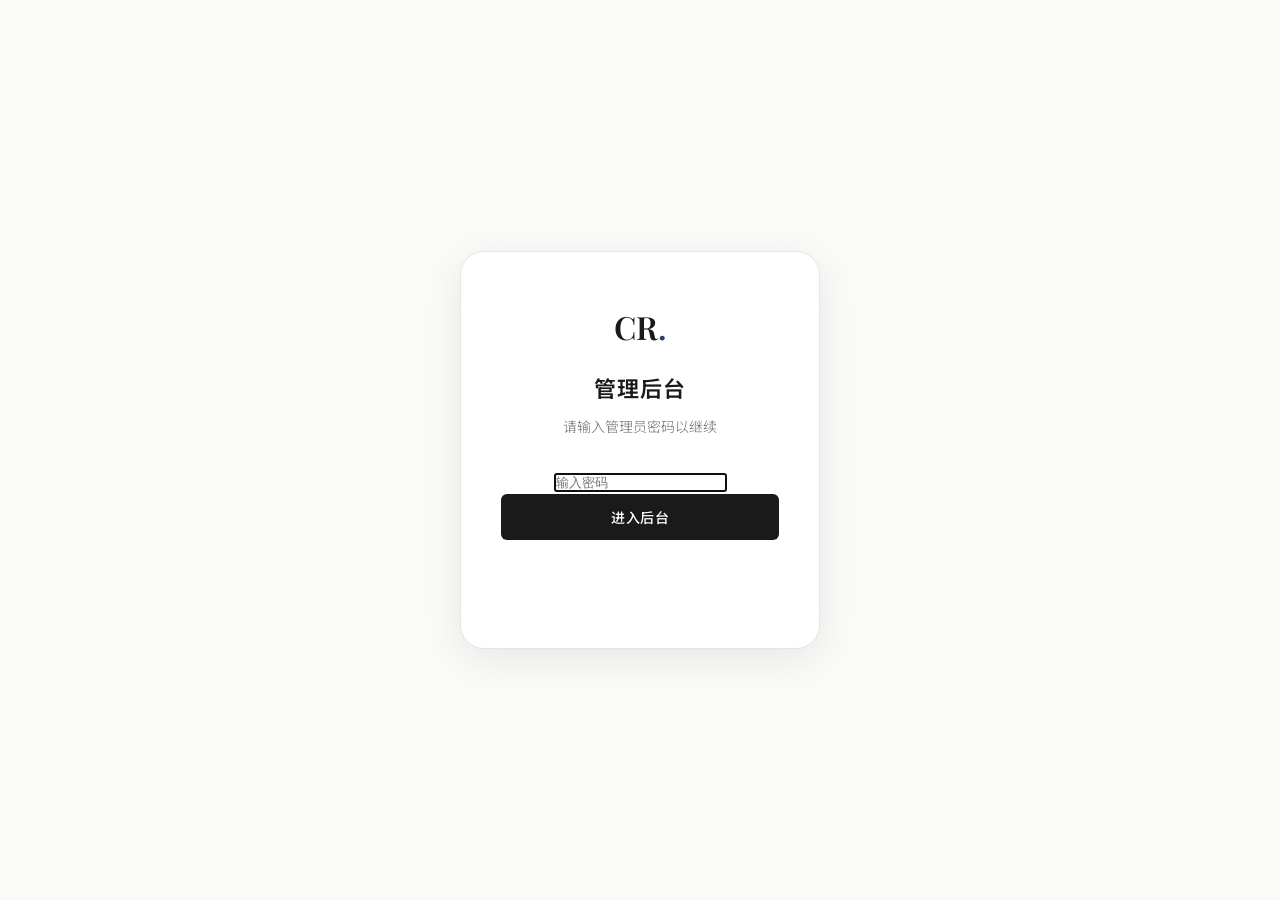
==== admin.html @ 171629dc "🎬 个人作品展示网站 - 初始版本" ====
<!DOCTYPE html>
<html lang="zh-CN">
<head>
    <meta charset="UTF-8">
    <meta name="viewport" content="width=device-width, initial-scale=1.0">
    <title>作品管理后台 - Creator</title>
    <link rel="stylesheet" href="styles.css">
    <link rel="stylesheet" href="admin.css">
    <link rel="preconnect" href="https://fonts.googleapis.com">
    <link rel="preconnect" href="https://fonts.gstatic.com" crossorigin>
    <link href="https://fonts.googleapis.com/css2?family=Noto+Sans+SC:wght@300;400;500;700&family=Playfair+Display:wght@400;600&display=swap" rel="stylesheet">
</head>
<body class="admin-body">

    <!-- 登录遮罩 -->
    <div class="auth-overlay" id="authOverlay">
        <div class="auth-box">
            <div class="auth-logo">CR<span>.</span></div>
            <h2>管理后台</h2>
            <p>请输入管理员密码以继续</p>
            <form id="authForm">
                <input type="password" id="authPassword" placeholder="输入密码" autofocus>
                <button type="submit" class="btn btn-primary btn-full">进入后台</button>
            </form>
            <p class="auth-error" id="authError"></p>
        </div>
    </div>

    <!-- 管理界面 -->
    <div class="admin-app" id="adminApp" style="display:none">
        <!-- 顶部栏 -->
        <header class="admin-header">
            <div class="admin-header-left">
                <a href="/" class="admin-logo" target="_blank">CR<span>.</span></a>
                <span class="admin-badge">管理后台</span>
            </div>
            <div class="admin-header-right">
                <button class="btn btn-outline btn-sm" id="btnNewWork">+ 新增作品</button>
                <a href="/" class="btn btn-outline btn-sm" target="_blank">查看前台</a>
            </div>
        </header>

        <!-- 主体：左侧列表 + 右侧编辑 -->
        <div class="admin-main">
            <!-- 左侧作品列表 -->
            <aside class="admin-sidebar">
                <div class="sidebar-header">
                    <h3>作品列表</h3>
                    <span class="sidebar-count" id="workCount">0 个</span>
                </div>
                <div class="sidebar-list" id="workList">
                    <!-- 动态渲染 -->
                </div>
            </aside>

            <!-- 右侧编辑区 -->
            <section class="admin-editor" id="editorPanel">
                <div class="editor-empty" id="editorEmpty">
                    <svg width="64" height="64" viewBox="0 0 64 64" fill="none" stroke="currentColor" stroke-width="1" opacity="0.2">
                        <rect x="8" y="8" width="48" height="48" rx="8"/>
                        <path d="M24 32h16M32 24v16"/>
                    </svg>
                    <p>选择一个作品开始编辑，或点击"新增作品"</p>
                </div>

                <!-- 编辑表单 -->
                <div class="editor-form" id="editorForm" style="display:none">
                    <input type="hidden" id="editId">

                    <!-- 封面 -->
                    <div class="form-section">
                        <label class="form-label">🖼 封面图片</label>
                        <div class="cover-upload" id="coverUpload">
                            <img class="cover-preview" id="coverPreview" src="" alt="封面预览"
                                 onerror="this.style.display='none';document.getElementById('coverPlaceholder').style.display='flex';">
                            <div class="cover-placeholder" id="coverPlaceholder">
                                <svg width="40" height="40" viewBox="0 0 40 40" fill="none" stroke="currentColor" stroke-width="1" opacity="0.3">
                                    <rect x="4" y="6" width="32" height="28" rx="4"/>
                                    <circle cx="14" cy="16" r="4"/>
                                    <path d="M4 28l10-10 8 8 6-6 8 8"/>
                                </svg>
                                <span>点击上传封面图（或下方粘贴图床链接）</span>
                            </div>
                            <input type="file" id="coverFileInput" accept="image/*" hidden>
                        </div>
                        <input type="text" class="form-input" id="editCover" placeholder="或粘贴图片链接（支持图床URL、任意网络图片地址）...">
                        <span class="form-hint">推荐尺寸 1280×720（16:9）。可直接粘贴图床链接，部署到线上也能正常显示。</span>
                    </div>

                    <!-- 标题 -->
                    <div class="form-section">
                        <label class="form-label">作品标题</label>
                        <input type="text" class="form-input form-input-lg" id="editTitle" placeholder="输入作品标题...">
                    </div>

                    <!-- 分类 -->
                    <div class="form-section">
                        <label class="form-label">分类</label>
                        <select class="form-input" id="editCategory">
                            <option value="media">自媒体作品</option>
                            <option value="corporate">企业宣传</option>
                            <option value="ai">AI 短剧</option>
                        </select>
                    </div>

                    <!-- 描述 -->
                    <div class="form-section">
                        <label class="form-label">作品描述</label>
                        <textarea class="form-input" id="editDesc" rows="3" placeholder="简短描述这个作品..."></textarea>
                    </div>

                    <!-- 标签 -->
                    <div class="form-section">
                        <label class="form-label">标签</label>
                        <div class="tags-editor" id="tagsEditor">
                            <div class="tags-list" id="tagsList"></div>
                            <input type="text" class="tags-input" id="tagsInput" placeholder="输入标签后按回车添加...">
                        </div>
                    </div>

                    <!-- 视频 -->
                    <div class="form-section">
                        <label class="form-label">🎬 视频</label>
                        <div class="video-source-tabs">
                            <button class="video-tab active" data-tab="link">🔗 粘贴外链（推荐）</button>
                            <button class="video-tab" data-tab="upload">📁 上传本地视频</button>
                        </div>
                        <div class="video-panel" id="videoPanelLink">
                            <input type="text" class="form-input" id="editVideo" placeholder="粘贴 B站链接 / YouTube链接 / 其他视频URL...">
                            <span class="form-hint">
                                ✅ <strong>推荐使用外链</strong>：视频上传到 B站/YouTube 后粘贴链接即可，不占空间、加载更快、任何平台都能播放。<br>
                                支持：<code>bilibili.com/video/BVxxxxx</code>、<code>youtube.com/watch?v=xxxxx</code>、<code>youtu.be/xxxxx</code>
                            </span>
                        </div>
                        <div class="video-panel" id="videoPanelUpload" style="display:none">
                            <div class="video-upload-row">
                                <button class="btn btn-outline btn-sm" id="btnVideoUpload">📁 选择本地视频</button>
                                <input type="file" id="videoFileInput" accept="video/*" hidden>
                                <span class="video-upload-hint" id="videoUploadHint">未选择文件</span>
                            </div>
                            <span class="form-hint">上传后路径自动填入上方输入框。本地视频仅本地服务器可访问，部署到线上后需改用外链。</span>
                        </div>
                    </div>

                    <!-- 操作按钮 -->
                    <div class="form-actions">
                        <button class="btn btn-primary" id="btnSave">
                            <span id="btnSaveText">💾 保存</span>
                        </button>
                        <button class="btn btn-outline btn-danger" id="btnDelete">🗑 删除</button>
                    </div>

                    <!-- 状态消息 -->
                    <div class="form-status" id="formStatus"></div>
                </div>
            </section>
        </div>

        <!-- Toast 提示 -->
        <div class="toast-container" id="toastContainer"></div>
    </div>

    <script src="admin.js"></script>
</body>
</html>
---- styles.css ----
/* ============================================
   个人作品展示网站 - 样式表
   设计方向：简约 · 高级 · 现代 · 专业
   ============================================ */

/* ---------- CSS 变量 ---------- */
:root {
    --color-bg: #fafaf9;
    --color-bg-alt: #f5f4f1;
    --color-surface: #ffffff;
    --color-text: #1a1a1a;
    --color-text-secondary: #6b6b6b;
    --color-text-muted: #9e9e9e;
    --color-border: #e8e6e1;
    --color-border-light: #f0eee9;
    --color-accent: #2c3e6b;
    --color-accent-light: #4a6491;
    --color-gold: #c4a962;
    --color-gold-light: #d4c08c;
    --color-muted-blue: #7a8fa6;
    --color-muted-green: #8a9e8a;

    --font-sans: 'Noto Sans SC', -apple-system, BlinkMacSystemFont, 'Segoe UI', sans-serif;
    --font-display: 'Playfair Display', 'Noto Sans SC', Georgia, serif;

    --max-width: 1200px;
    --nav-height: 72px;

    --shadow-sm: 0 1px 2px rgba(0,0,0,0.04);
    --shadow-md: 0 4px 20px rgba(0,0,0,0.06);
    --shadow-lg: 0 10px 40px rgba(0,0,0,0.08);

    --radius-sm: 6px;
    --radius-md: 10px;
    --radius-lg: 16px;
    --radius-xl: 24px;

    --transition: 0.3s cubic-bezier(0.25, 0.1, 0.25, 1);
    --transition-smooth: 0.5s cubic-bezier(0.22, 0.61, 0.36, 1);
}

/* ---------- Reset ---------- */
*, *::before, *::after {
    margin: 0;
    padding: 0;
    box-sizing: border-box;
}

html {
    scroll-behavior: smooth;
    scroll-padding-top: var(--nav-height);
    -webkit-font-smoothing: antialiased;
    -moz-osx-font-smoothing: grayscale;
}

body {
    font-family: var(--font-sans);
    font-weight: 300;
    font-size: 16px;
    line-height: 1.7;
    color: var(--color-text);
    background: var(--color-bg);
    overflow-x: hidden;
}

a {
    text-decoration: none;
    color: inherit;
    transition: color var(--transition);
}

img {
    max-width: 100%;
    display: block;
}

ul {
    list-style: none;
}

/* ---------- 导航栏 ---------- */
.nav {
    position: fixed;
    top: 0;
    left: 0;
    right: 0;
    z-index: 1000;
    height: var(--nav-height);
    background: rgba(250, 250, 249, 0.85);
    backdrop-filter: blur(20px);
    -webkit-backdrop-filter: blur(20px);
    border-bottom: 1px solid transparent;
    transition: all var(--transition-smooth);
}

.nav.scrolled {
    border-bottom-color: var(--color-border);
    background: rgba(250, 250, 249, 0.95);
    box-shadow: var(--shadow-sm);
}

.nav-container {
    max-width: var(--max-width);
    margin: 0 auto;
    padding: 0 40px;
    height: 100%;
    display: flex;
    align-items: center;
    justify-content: space-between;
}

.nav-logo {
    font-family: var(--font-display);
    font-size: 24px;
    font-weight: 600;
    letter-spacing: -0.5px;
    color: var(--color-text);
}

.nav-logo-dot {
    color: var(--color-accent);
}

.nav-links {
    display: flex;
    gap: 36px;
}

.nav-link {
    font-size: 14px;
    font-weight: 400;
    color: var(--color-text-secondary);
    letter-spacing: 0.5px;
    position: relative;
    padding: 4px 0;
}

.nav-link::after {
    content: '';
    position: absolute;
    bottom: -2px;
    left: 0;
    width: 0;
    height: 1px;
    background: var(--color-text);
    transition: width var(--transition);
}

.nav-link:hover {
    color: var(--color-text);
}

.nav-link:hover::after {
    width: 100%;
}

/* 移动端菜单按钮 */
.nav-toggle {
    display: none;
    flex-direction: column;
    gap: 5px;
    background: none;
    border: none;
    cursor: pointer;
    padding: 4px;
    z-index: 1001;
}

.nav-toggle span {
    display: block;
    width: 24px;
    height: 1.5px;
    background: var(--color-text);
    transition: all var(--transition);
}

.nav-toggle.active span:nth-child(1) {
    transform: rotate(45deg) translate(5px, 5px);
}

.nav-toggle.active span:nth-child(2) {
    opacity: 0;
}

.nav-toggle.active span:nth-child(3) {
    transform: rotate(-45deg) translate(5px, -5px);
}

/* ---------- 首屏 Hero ---------- */
.hero {
    min-height: 100vh;
    display: flex;
    align-items: center;
    position: relative;
    overflow: hidden;
    padding: calc(var(--nav-height) + 40px) 40px 60px;
}

.hero-bg {
    position: absolute;
    top: -50%;
    right: -30%;
    width: 900px;
    height: 900px;
    border-radius: 50%;
    background: radial-gradient(circle, rgba(44, 62, 107, 0.03) 0%, transparent 70%);
    pointer-events: none;
}

.hero-container {
    max-width: var(--max-width);
    margin: 0 auto;
    width: 100%;
    display: grid;
    grid-template-columns: 1fr 1fr;
    gap: 80px;
    align-items: center;
}

.hero-content {
    max-width: 560px;
}

.hero-greeting {
    font-size: 15px;
    font-weight: 400;
    color: var(--color-text-muted);
    letter-spacing: 2px;
    margin-bottom: 12px;
    text-transform: uppercase;
}

.hero-name {
    font-family: var(--font-display);
    font-size: clamp(42px, 6vw, 64px);
    font-weight: 600;
    letter-spacing: 4px;
    line-height: 1.15;
    margin-bottom: 20px;
    color: var(--color-text);
}

.hero-tagline {
    font-size: 17px;
    font-weight: 300;
    color: var(--color-text-secondary);
    line-height: 1.6;
    margin-bottom: 24px;
    letter-spacing: 0.5px;
}

.hero-roles {
    display: flex;
    flex-wrap: wrap;
    align-items: center;
    gap: 8px;
    margin-bottom: 28px;
}

.hero-role {
    font-size: 13px;
    font-weight: 500;
    color: var(--color-accent);
    letter-spacing: 1px;
    padding: 5px 14px;
    background: rgba(44, 62, 107, 0.05);
    border-radius: 20px;
}

.hero-role-divider {
    color: var(--color-border);
    font-weight: 300;
}

.hero-bio {
    font-size: 15px;
    color: var(--color-text-secondary);
    line-height: 1.8;
    margin-bottom: 36px;
    font-weight: 300;
}

.hero-actions {
    display: flex;
    gap: 16px;
    flex-wrap: wrap;
    margin-bottom: 40px;
}

/* 按钮 */
.btn {
    display: inline-flex;
    align-items: center;
    gap: 8px;
    padding: 13px 28px;
    font-size: 14px;
    font-weight: 500;
    letter-spacing: 0.5px;
    border-radius: var(--radius-sm);
    transition: all var(--transition);
    cursor: pointer;
    border: none;
    font-family: var(--font-sans);
}

.btn-primary {
    background: var(--color-text);
    color: #fff;
}

.btn-primary:hover {
    background: var(--color-accent);
    transform: translateY(-1px);
    box-shadow: var(--shadow-md);
}

.btn-arrow {
    transition: transform var(--transition);
}

.btn-primary:hover .btn-arrow {
    transform: translateX(4px);
}

.btn-outline {
    background: transparent;
    color: var(--color-text);
    border: 1px solid var(--color-border);
}

.btn-outline:hover {
    border-color: var(--color-text);
    background: var(--color-text);
    color: #fff;
}

.btn-full {
    width: 100%;
    justify-content: center;
}

/* 快速联系 */
.hero-contact-quick {
    display: flex;
    flex-wrap: wrap;
    gap: 12px;
}

.contact-chip {
    display: inline-flex;
    align-items: center;
    gap: 6px;
    font-size: 13px;
    color: var(--color-text-secondary);
    padding: 6px 14px;
    border: 1px solid var(--color-border-light);
    border-radius: 20px;
    transition: all var(--transition);
}

.contact-chip:hover {
    border-color: var(--color-text-secondary);
    color: var(--color-text);
    background: var(--color-surface);
    box-shadow: var(--shadow-sm);
}

/* 头像区域 */
.hero-visual {
    display: flex;
    align-items: center;
    justify-content: center;
    position: relative;
}

.hero-avatar-frame {
    width: clamp(260px, 30vw, 340px);
    height: clamp(260px, 30vw, 340px);
    border-radius: 50%;
    background: var(--color-bg-alt);
    display: flex;
    align-items: center;
    justify-content: center;
    position: relative;
    z-index: 2;
    border: 1px solid var(--color-border);
    overflow: hidden;
}

.hero-avatar-placeholder {
    display: flex;
    flex-direction: column;
    align-items: center;
    gap: 12px;
    color: var(--color-text-muted);
    font-size: 13px;
    text-align: center;
}

.hero-accent {
    position: absolute;
    width: 180px;
    height: 180px;
    border-radius: 50%;
    border: 1px solid var(--color-border);
    top: -30px;
    right: -30px;
    z-index: 1;
    opacity: 0.4;
}

/* 滚动提示 */
.scroll-hint {
    position: absolute;
    bottom: 40px;
    left: 50%;
    transform: translateX(-50%);
    display: flex;
    flex-direction: column;
    align-items: center;
    gap: 6px;
    color: var(--color-text-muted);
    font-size: 12px;
    letter-spacing: 1.5px;
    animation: float 2.5s ease-in-out infinite;
}

@keyframes float {
    0%, 100% { transform: translateX(-50%) translateY(0); }
    50% { transform: translateX(-50%) translateY(8px); }
}

/* ---------- 通用 Section ---------- */
.section-container {
    max-width: var(--max-width);
    margin: 0 auto;
    padding: 120px 40px;
}

.section-header {
    text-align: center;
    margin-bottom: 72px;
}

.section-label {
    display: inline-block;
    font-size: 12px;
    font-weight: 500;
    letter-spacing: 3px;
    text-transform: uppercase;
    color: var(--color-accent);
    margin-bottom: 16px;
}

.section-title {
    font-family: var(--font-display);
    font-size: clamp(32px, 4.5vw, 44px);
    font-weight: 600;
    letter-spacing: 2px;
    margin-bottom: 16px;
    color: var(--color-text);
}

.section-desc {
    font-size: 16px;
    color: var(--color-text-secondary);
    max-width: 500px;
    margin: 0 auto;
    font-weight: 300;
    line-height: 1.7;
}

/* ---------- 作品展示 ---------- */
.works {
    background: var(--color-bg-alt);
}

.works-filter {
    display: flex;
    justify-content: center;
    gap: 8px;
    margin-bottom: 56px;
    flex-wrap: wrap;
}

.filter-btn {
    padding: 8px 20px;
    font-size: 13px;
    font-weight: 400;
    letter-spacing: 0.5px;
    color: var(--color-text-secondary);
    background: transparent;
    border: 1px solid var(--color-border);
    border-radius: 24px;
    cursor: pointer;
    transition: all var(--transition);
    font-family: var(--font-sans);
}

.filter-btn:hover {
    border-color: var(--color-text-secondary);
    color: var(--color-text);
}

.filter-btn.active {
    background: var(--color-text);
    color: #fff;
    border-color: var(--color-text);
}

/* 作品网格 */
.works-grid {
    display: grid;
    grid-template-columns: repeat(3, 1fr);
    gap: 24px;
    margin-bottom: 56px;
}

.works-loading {
    grid-column: 1 / -1;
    text-align: center;
    padding: 60px 0;
    color: var(--color-text-muted);
    font-size: 14px;
}

.work-card {
    background: var(--color-surface);
    border-radius: var(--radius-lg);
    overflow: hidden;
    transition: all var(--transition-smooth);
    border: 1px solid var(--color-border-light);
    opacity: 1;
    transform: scale(1);
}

.work-card.hidden {
    display: none;
}

.work-card:hover {
    transform: translateY(-6px);
    box-shadow: var(--shadow-lg);
    border-color: var(--color-border);
}

.work-card-media {
    position: relative;
    aspect-ratio: 16 / 9;
    background: var(--color-bg-alt);
    overflow: hidden;
    cursor: pointer;
}

.work-card-placeholder {
    width: 100%;
    height: 100%;
    display: flex;
    flex-direction: column;
    align-items: center;
    justify-content: center;
    gap: 8px;
    color: var(--color-text-muted);
    font-size: 12px;
    background: linear-gradient(135deg, #f0eee9 0%, #e8e6e1 100%);
}

.work-card-overlay {
    position: absolute;
    inset: 0;
    background: rgba(0, 0, 0, 0.4);
    display: flex;
    align-items: center;
    justify-content: center;
    opacity: 0;
    transition: opacity var(--transition);
}

.work-card:hover .work-card-overlay {
    opacity: 1;
}

.work-card-play {
    display: inline-flex;
    align-items: center;
    gap: 6px;
    color: #fff;
    font-size: 14px;
    font-weight: 500;
    letter-spacing: 1px;
    padding: 10px 24px;
    border: 1px solid rgba(255, 255, 255, 0.6);
    border-radius: 24px;
}

.work-card-info {
    padding: 20px 24px;
}

.work-card-category {
    font-size: 11px;
    font-weight: 500;
    letter-spacing: 1.5px;
    color: var(--color-accent);
    text-transform: uppercase;
}

.work-card-title {
    font-size: 17px;
    font-weight: 500;
    margin: 8px 0;
    color: var(--color-text);
    letter-spacing: 0.5px;
    line-height: 1.4;
}

.work-card-desc {
    font-size: 14px;
    color: var(--color-text-secondary);
    line-height: 1.6;
    margin-bottom: 12px;
    font-weight: 300;
}

.work-card-tags {
    display: flex;
    gap: 6px;
    flex-wrap: wrap;
}

.work-card-tags span {
    font-size: 11px;
    color: var(--color-text-muted);
    padding: 3px 10px;
    background: var(--color-bg-alt);
    border-radius: 12px;
}

.works-more {
    text-align: center;
}

/* ---------- 关于我 ---------- */
.about {
    background: var(--color-surface);
}

.about-grid {
    display: grid;
    grid-template-columns: repeat(4, 1fr);
    gap: 24px;
    margin-bottom: 80px;
}

.about-card {
    padding: 36px 28px;
    border: 1px solid var(--color-border-light);
    border-radius: var(--radius-lg);
    transition: all var(--transition);
    background: var(--color-surface);
}

.about-card:hover {
    border-color: var(--color-border);
    box-shadow: var(--shadow-md);
    transform: translateY(-2px);
}

.about-card-icon {
    color: var(--color-accent);
    margin-bottom: 20px;
    opacity: 0.8;
}

.about-card h3 {
    font-size: 17px;
    font-weight: 500;
    letter-spacing: 0.5px;
    margin-bottom: 10px;
}

.about-card p {
    font-size: 14px;
    color: var(--color-text-secondary);
    line-height: 1.7;
    font-weight: 300;
}

/* 服务项目 */
.services {
    border-top: 1px solid var(--color-border-light);
    padding-top: 72px;
}

.services-title {
    font-family: var(--font-display);
    font-size: 28px;
    font-weight: 600;
    text-align: center;
    margin-bottom: 48px;
    letter-spacing: 1px;
}

.services-list {
    display: grid;
    grid-template-columns: repeat(2, 1fr);
    gap: 32px;
    max-width: 800px;
    margin: 0 auto;
}

.service-item {
    display: flex;
    gap: 20px;
    padding: 24px;
    border-left: 1px solid var(--color-border);
    transition: all var(--transition);
}

.service-item:hover {
    border-left-color: var(--color-accent);
    background: var(--color-bg-alt);
}

.service-num {
    font-family: var(--font-display);
    font-size: 24px;
    color: var(--color-border);
    flex-shrink: 0;
    transition: color var(--transition);
}

.service-item:hover .service-num {
    color: var(--color-accent);
}

.service-content h4 {
    font-size: 16px;
    font-weight: 500;
    margin-bottom: 6px;
    letter-spacing: 0.3px;
}

.service-content p {
    font-size: 14px;
    color: var(--color-text-secondary);
    line-height: 1.6;
    font-weight: 300;
}

/* ---------- 联系模块 ---------- */
.contact {
    background: var(--color-bg-alt);
}

.contact-grid {
    display: grid;
    grid-template-columns: 1fr 1.2fr;
    gap: 80px;
    max-width: 1000px;
    margin: 0 auto;
}

.contact-info h3,
.contact-form-wrapper h3 {
    font-family: var(--font-display);
    font-size: 24px;
    font-weight: 600;
    margin-bottom: 32px;
    letter-spacing: 1px;
}

.contact-list {
    display: flex;
    flex-direction: column;
    gap: 20px;
    margin-bottom: 40px;
}

.contact-item {
    display: flex;
    gap: 16px;
    align-items: flex-start;
}

.contact-item-icon {
    width: 40px;
    height: 40px;
    border-radius: 50%;
    background: var(--color-surface);
    display: flex;
    align-items: center;
    justify-content: center;
    color: var(--color-accent);
    flex-shrink: 0;
    border: 1px solid var(--color-border-light);
}

.contact-item-label {
    display: block;
    font-size: 12px;
    color: var(--color-text-muted);
    letter-spacing: 1px;
    margin-bottom: 2px;
}

.contact-item a,
.contact-item span {
    font-size: 15px;
    color: var(--color-text);
    font-weight: 400;
}

.contact-item a:hover {
    color: var(--color-accent);
}

/* 社交媒体 */
.social-links h4 {
    font-size: 13px;
    font-weight: 500;
    letter-spacing: 1px;
    color: var(--color-text-muted);
    margin-bottom: 16px;
    text-transform: uppercase;
}

.social-grid {
    display: grid;
    grid-template-columns: repeat(2, 1fr);
    gap: 10px;
}

.social-link {
    display: flex;
    align-items: center;
    gap: 8px;
    padding: 10px 16px;
    font-size: 13px;
    color: var(--color-text-secondary);
    border: 1px solid var(--color-border-light);
    border-radius: var(--radius-sm);
    transition: all var(--transition);
}

.social-link:hover {
    border-color: var(--color-text-secondary);
    color: var(--color-text);
    background: var(--color-surface);
}

/* 表单 */
.contact-form-wrapper {
    position: relative;
}

.contact-form {
    display: flex;
    flex-direction: column;
    gap: 20px;
}

.form-row {
    display: grid;
    grid-template-columns: 1fr 1fr;
    gap: 16px;
}

.form-group {
    display: flex;
    flex-direction: column;
    gap: 6px;
}

.form-group label {
    font-size: 13px;
    font-weight: 500;
    color: var(--color-text-secondary);
    letter-spacing: 0.5px;
}

.form-group input,
.form-group select,
.form-group textarea {
    padding: 12px 16px;
    font-size: 14px;
    font-family: var(--font-sans);
    font-weight: 300;
    border: 1px solid var(--color-border);
    border-radius: var(--radius-sm);
    background: var(--color-surface);
    color: var(--color-text);
    transition: all var(--transition);
    outline: none;
    resize: vertical;
}

.form-group input:focus,
.form-group select:focus,
.form-group textarea:focus {
    border-color: var(--color-text-secondary);
    box-shadow: 0 0 0 3px rgba(0, 0, 0, 0.03);
}

.form-group input::placeholder,
.form-group textarea::placeholder {
    color: var(--color-text-muted);
}

.form-success {
    position: absolute;
    inset: 0;
    display: flex;
    flex-direction: column;
    align-items: center;
    justify-content: center;
    text-align: center;
    background: var(--color-surface);
    border-radius: var(--radius-lg);
    opacity: 0;
    pointer-events: none;
    transition: opacity var(--transition-smooth);
}

.form-success.visible {
    opacity: 1;
    pointer-events: auto;
}

.form-success h4 {
    font-family: var(--font-display);
    font-size: 22px;
    margin: 16px 0 8px;
    letter-spacing: 1px;
}

.form-success p {
    font-size: 14px;
    color: var(--color-text-secondary);
}

/* ---------- 页脚 ---------- */
.footer {
    background: var(--color-text);
    color: #fff;
    padding: 80px 40px 0;
}

.footer-container {
    max-width: var(--max-width);
    margin: 0 auto;
    display: grid;
    grid-template-columns: 1.5fr 2fr;
    gap: 60px;
    padding-bottom: 60px;
    border-bottom: 1px solid rgba(255, 255, 255, 0.1);
}

.footer-logo {
    font-family: var(--font-display);
    font-size: 28px;
    font-weight: 600;
    color: #fff;
    letter-spacing: -0.5px;
}

.footer-logo span {
    color: var(--color-gold);
}

.footer-brand p {
    font-size: 14px;
    color: rgba(255, 255, 255, 0.5);
    margin-top: 12px;
    line-height: 1.7;
    font-weight: 300;
}

.footer-links {
    display: grid;
    grid-template-columns: repeat(3, 1fr);
    gap: 40px;
}

.footer-col h4 {
    font-size: 13px;
    font-weight: 500;
    letter-spacing: 1.5px;
    margin-bottom: 20px;
    color: rgba(255, 255, 255, 0.4);
    text-transform: uppercase;
}

.footer-col a,
.footer-col span {
    display: block;
    font-size: 14px;
    color: rgba(255, 255, 255, 0.7);
    margin-bottom: 10px;
    font-weight: 300;
    transition: color var(--transition);
}

.footer-col a:hover {
    color: #fff;
}

.footer-bottom {
    max-width: var(--max-width);
    margin: 0 auto;
    padding: 28px 0;
    text-align: center;
}

.footer-bottom p {
    font-size: 13px;
    color: rgba(255, 255, 255, 0.3);
    font-weight: 300;
}

/* ---------- 响应式 ---------- */
@media (max-width: 1024px) {
    .hero-container {
        grid-template-columns: 1fr;
        gap: 60px;
        text-align: center;
    }

    .hero-content {
        max-width: 100%;
        order: 2;
    }

    .hero-visual {
        order: 1;
    }

    .hero-avatar-frame {
        width: 200px;
        height: 200px;
    }

    .hero-actions {
        justify-content: center;
    }

    .hero-contact-quick {
        justify-content: center;
    }

    .hero-roles {
        justify-content: center;
    }

    .hero-accent {
        display: none;
    }

    .works-grid {
        grid-template-columns: repeat(2, 1fr);
    }

    .about-grid {
        grid-template-columns: repeat(2, 1fr);
    }

    .contact-grid {
        grid-template-columns: 1fr;
        gap: 60px;
    }
}

@media (max-width: 768px) {
    .nav-container {
        padding: 0 24px;
    }

    .nav-links {
        position: fixed;
        top: 0;
        right: -100%;
        width: 280px;
        height: 100vh;
        background: var(--color-surface);
        flex-direction: column;
        padding: 100px 40px 40px;
        gap: 28px;
        transition: right var(--transition-smooth);
        box-shadow: var(--shadow-lg);
    }

    .nav-links.active {
        right: 0;
    }

    .nav-toggle {
        display: flex;
    }

    .hero {
        padding: calc(var(--nav-height) + 20px) 24px 60px;
    }

    .section-container {
        padding: 80px 24px;
    }

    .works-grid {
        grid-template-columns: 1fr;
        gap: 20px;
    }

    .about-grid {
        grid-template-columns: 1fr;
        gap: 16px;
    }

    .services-list {
        grid-template-columns: 1fr;
        gap: 24px;
    }

    .form-row {
        grid-template-columns: 1fr;
    }

    .footer {
        padding: 60px 24px 0;
    }

    .footer-container {
        grid-template-columns: 1fr;
        gap: 40px;
    }

    .footer-links {
        grid-template-columns: repeat(2, 1fr);
        gap: 30px;
    }
}

@media (max-width: 480px) {
    .hero-name {
        font-size: 36px;
        letter-spacing: 2px;
    }

    .hero-actions {
        flex-direction: column;
        width: 100%;
    }

    .hero-actions .btn {
        width: 100%;
        justify-content: center;
    }

    .social-grid {
        grid-template-columns: 1fr 1fr;
    }

    .footer-links {
        grid-template-columns: 1fr 1fr;
    }
}

/* ---------- 动画 ---------- */
@keyframes fadeInUp {
    from {
        opacity: 0;
        transform: translateY(30px);
    }
    to {
        opacity: 1;
        transform: translateY(0);
    }
}

.fade-in-up {
    animation: fadeInUp 0.8s cubic-bezier(0.22, 0.61, 0.36, 1) forwards;
}

/* 滚动渐入效果 */
.reveal {
    opacity: 0;
    transform: translateY(24px);
    transition: opacity 0.7s cubic-bezier(0.22, 0.61, 0.36, 1),
                transform 0.7s cubic-bezier(0.22, 0.61, 0.36, 1);
}

.reveal.visible {
    opacity: 1;
    transform: translateY(0);
}

/* ---------- 作品封面图 ---------- */
.work-card-cover {
    width: 100%;
    height: 100%;
    object-fit: cover;
    display: block;
}

/* 无封面图时，占位符自动可见 */
.work-card[data-cover=""] .work-card-placeholder,
.work-card:not([data-cover]) .work-card-placeholder {
    display: flex !important;
}

.work-card[data-cover=""] .work-card-cover,
.work-card:not([data-cover]) .work-card-cover {
    display: none;
}

/* ---------- 视频播放模态窗口 ---------- */
.video-modal {
    position: fixed;
    inset: 0;
    z-index: 9999;
    display: flex;
    align-items: center;
    justify-content: center;
    opacity: 0;
    pointer-events: none;
    transition: opacity 0.4s cubic-bezier(0.22, 0.61, 0.36, 1);
}

.video-modal.active {
    opacity: 1;
    pointer-events: auto;
}

.video-modal-backdrop {
    position: absolute;
    inset: 0;
    background: rgba(0, 0, 0, 0.85);
    backdrop-filter: blur(8px);
    -webkit-backdrop-filter: blur(8px);
}

.video-modal-content {
    position: relative;
    width: 90vw;
    max-width: 1100px;
    z-index: 1;
    animation: modalIn 0.4s cubic-bezier(0.22, 0.61, 0.36, 1);
}

@keyframes modalIn {
    from {
        opacity: 0;
        transform: scale(0.95) translateY(20px);
    }
    to {
        opacity: 1;
        transform: scale(1) translateY(0);
    }
}

.video-modal-close {
    position: absolute;
    top: -48px;
    right: 0;
    background: none;
    border: none;
    color: rgba(255, 255, 255, 0.7);
    cursor: pointer;
    padding: 8px;
    transition: color 0.2s;
    z-index: 2;
}

.video-modal-close:hover {
    color: #fff;
}

.video-modal-wrapper {
    aspect-ratio: 16 / 9;
    background: #000;
    border-radius: var(--radius-lg);
    overflow: hidden;
    display: flex;
    align-items: center;
    justify-content: center;
}

.video-modal-wrapper video,
.video-modal-wrapper iframe {
    width: 100%;
    height: 100%;
    border: none;
    outline: none;
}

/* 模态窗口内的加载提示 */
.video-modal-loading {
    color: rgba(255, 255, 255, 0.5);
    font-size: 14px;
    letter-spacing: 1px;
}

/* 移动端适配 */
@media (max-width: 768px) {
    .video-modal-content {
        width: 95vw;
    }

    .video-modal-close {
        top: -40px;
        right: -4px;
    }
}
---- admin.css ----
/* ============================================
   作品管理后台 - 样式
   ============================================ */

/* ---------- 基础 ---------- */
.admin-body {
    background: #f5f4f1;
    min-height: 100vh;
    font-family: var(--font-sans);
    color: var(--color-text);
}

/* ---------- 登录遮罩 ---------- */
.auth-overlay {
    position: fixed;
    inset: 0;
    z-index: 10000;
    background: var(--color-bg);
    display: flex;
    align-items: center;
    justify-content: center;
}

.auth-box {
    text-align: center;
    width: 360px;
    padding: 48px 40px;
    background: var(--color-surface);
    border: 1px solid var(--color-border);
    border-radius: var(--radius-xl);
    box-shadow: var(--shadow-lg);
}

.auth-logo {
    font-family: var(--font-display);
    font-size: 32px;
    font-weight: 600;
    margin-bottom: 16px;
}

.auth-logo span {
    color: var(--color-accent);
}

.auth-box h2 {
    font-family: var(--font-display);
    font-size: 22px;
    font-weight: 600;
    margin-bottom: 8px;
    letter-spacing: 1px;
}

.auth-box > p {
    font-size: 14px;
    color: var(--color-text-secondary);
    margin-bottom: 28px;
}

.auth-box .form-input {
    margin-bottom: 16px;
}

.auth-error {
    color: #c44;
    font-size: 13px;
    margin-top: 12px;
    min-height: 20px;
}

/* ---------- 顶部栏 ---------- */
.admin-header {
    height: 60px;
    background: var(--color-surface);
    border-bottom: 1px solid var(--color-border);
    display: flex;
    align-items: center;
    justify-content: space-between;
    padding: 0 24px;
    position: sticky;
    top: 0;
    z-index: 100;
}

.admin-header-left {
    display: flex;
    align-items: center;
    gap: 12px;
}

.admin-logo {
    font-family: var(--font-display);
    font-size: 20px;
    font-weight: 600;
}

.admin-logo span {
    color: var(--color-accent);
}

.admin-badge {
    font-size: 11px;
    font-weight: 500;
    letter-spacing: 1.5px;
    color: var(--color-accent);
    background: rgba(44, 62, 107, 0.08);
    padding: 3px 10px;
    border-radius: 12px;
}

.admin-header-right {
    display: flex;
    gap: 8px;
}

.btn-sm {
    padding: 7px 16px;
    font-size: 13px;
}

/* ---------- 主体布局 ---------- */
.admin-main {
    display: grid;
    grid-template-columns: 300px 1fr;
    height: calc(100vh - 60px);
}

/* ---------- 左侧列表 ---------- */
.admin-sidebar {
    background: var(--color-surface);
    border-right: 1px solid var(--color-border);
    display: flex;
    flex-direction: column;
    overflow: hidden;
}

.sidebar-header {
    display: flex;
    align-items: center;
    justify-content: space-between;
    padding: 20px 20px 16px;
    border-bottom: 1px solid var(--color-border-light);
}

.sidebar-header h3 {
    font-size: 15px;
    font-weight: 500;
    letter-spacing: 0.5px;
}

.sidebar-count {
    font-size: 12px;
    color: var(--color-text-muted);
}

.sidebar-list {
    flex: 1;
    overflow-y: auto;
    padding: 8px 12px;
}

/* 列表项 */
.work-list-item {
    display: flex;
    align-items: center;
    gap: 12px;
    padding: 12px 12px;
    border-radius: var(--radius-sm);
    cursor: pointer;
    transition: all 0.15s;
    margin-bottom: 4px;
    border: 1px solid transparent;
}

.work-list-item:hover {
    background: var(--color-bg-alt);
}

.work-list-item.active {
    background: var(--color-bg-alt);
    border-color: var(--color-border);
}

.work-list-thumb {
    width: 48px;
    height: 32px;
    border-radius: 4px;
    background: var(--color-bg-alt);
    flex-shrink: 0;
    overflow: hidden;
    border: 1px solid var(--color-border-light);
}

.work-list-thumb img {
    width: 100%;
    height: 100%;
    object-fit: cover;
}

.work-list-info {
    flex: 1;
    min-width: 0;
}

.work-list-title {
    font-size: 13px;
    font-weight: 500;
    white-space: nowrap;
    overflow: hidden;
    text-overflow: ellipsis;
    margin-bottom: 2px;
}

.work-list-meta {
    font-size: 11px;
    color: var(--color-text-muted);
    display: flex;
    gap: 8px;
}

/* ---------- 右侧编辑区 ---------- */
.admin-editor {
    overflow-y: auto;
    padding: 32px 40px;
}

.editor-empty {
    display: flex;
    flex-direction: column;
    align-items: center;
    justify-content: center;
    height: 100%;
    color: var(--color-text-muted);
    gap: 16px;
}

.editor-empty p {
    font-size: 14px;
}

.editor-form {
    max-width: 600px;
}

/* 表单区块 */
.form-section {
    margin-bottom: 24px;
}

.form-label {
    display: block;
    font-size: 13px;
    font-weight: 500;
    color: var(--color-text-secondary);
    margin-bottom: 8px;
    letter-spacing: 0.5px;
}

.form-input {
    width: 100%;
    padding: 10px 14px;
    font-size: 14px;
    font-family: var(--font-sans);
    font-weight: 300;
    border: 1px solid var(--color-border);
    border-radius: var(--radius-sm);
    background: var(--color-surface);
    color: var(--color-text);
    transition: all var(--transition);
    outline: none;
    resize: vertical;
}

.form-input:focus {
    border-color: var(--color-text-secondary);
    box-shadow: 0 0 0 3px rgba(0, 0, 0, 0.03);
}

.form-input-lg {
    font-size: 18px;
    font-weight: 500;
    padding: 12px 16px;
}

.form-hint {
    display: block;
    font-size: 12px;
    color: var(--color-text-muted);
    margin-top: 6px;
}

/* ---------- 封面上传 ---------- */
.cover-upload {
    width: 100%;
    aspect-ratio: 16 / 9;
    background: var(--color-bg-alt);
    border: 2px dashed var(--color-border);
    border-radius: var(--radius-md);
    cursor: pointer;
    overflow: hidden;
    position: relative;
    transition: all var(--transition);
    margin-bottom: 10px;
}

.cover-upload:hover {
    border-color: var(--color-accent);
    background: rgba(44, 62, 107, 0.02);
}

.cover-preview {
    width: 100%;
    height: 100%;
    object-fit: cover;
    display: none;
}

.cover-placeholder {
    position: absolute;
    inset: 0;
    display: flex;
    flex-direction: column;
    align-items: center;
    justify-content: center;
    gap: 8px;
    color: var(--color-text-muted);
    font-size: 13px;
}

/* ---------- 标签编辑器 ---------- */
.tags-editor {
    border: 1px solid var(--color-border);
    border-radius: var(--radius-sm);
    background: var(--color-surface);
    padding: 8px;
    display: flex;
    flex-wrap: wrap;
    gap: 6px;
    align-items: center;
    min-height: 42px;
    cursor: text;
    transition: all var(--transition);
}

.tags-editor:focus-within {
    border-color: var(--color-text-secondary);
    box-shadow: 0 0 0 3px rgba(0, 0, 0, 0.03);
}

.tags-list {
    display: flex;
    flex-wrap: wrap;
    gap: 6px;
}

.tag-item {
    display: inline-flex;
    align-items: center;
    gap: 4px;
    font-size: 12px;
    padding: 4px 10px;
    background: var(--color-bg-alt);
    border: 1px solid var(--color-border-light);
    border-radius: 14px;
    color: var(--color-text);
}

.tag-item-remove {
    cursor: pointer;
    opacity: 0.4;
    font-size: 14px;
    line-height: 1;
    transition: opacity 0.15s;
    background: none;
    border: none;
    color: inherit;
    padding: 0 2px;
}

.tag-item-remove:hover {
    opacity: 1;
    color: #c44;
}

.tags-input {
    border: none;
    outline: none;
    font-size: 13px;
    font-family: var(--font-sans);
    font-weight: 300;
    flex: 1;
    min-width: 100px;
    padding: 4px;
    background: transparent;
    color: var(--color-text);
}

.tags-input::placeholder {
    color: var(--color-text-muted);
}

/* ---------- 视频上传 ---------- */
.video-source-tabs {
    display: flex;
    gap: 4px;
    margin-bottom: 12px;
    background: var(--color-bg-alt);
    border-radius: var(--radius-sm);
    padding: 4px;
}

.video-tab {
    flex: 1;
    padding: 8px 12px;
    font-size: 13px;
    font-family: var(--font-sans);
    font-weight: 400;
    border: none;
    background: transparent;
    color: var(--color-text-secondary);
    border-radius: 4px;
    cursor: pointer;
    transition: all 0.15s;
    text-align: center;
}

.video-tab.active {
    background: var(--color-surface);
    color: var(--color-text);
    box-shadow: var(--shadow-sm);
}

.video-tab:hover:not(.active) {
    color: var(--color-text);
}

.video-panel {
    margin-bottom: 4px;
}

.video-upload-row {
    display: flex;
    align-items: center;
    gap: 12px;
    margin-bottom: 10px;
}

.video-upload-hint {
    font-size: 12px;
    color: var(--color-text-muted);
}

/* ---------- 操作按钮 ---------- */
.form-actions {
    display: flex;
    gap: 12px;
    padding-top: 8px;
    border-top: 1px solid var(--color-border-light);
    margin-top: 8px;
}

.btn-danger {
    color: #c44;
    border-color: #ecc;
}

.btn-danger:hover {
    background: #c44;
    color: #fff;
    border-color: #c44;
}

/* ---------- 状态消息 ---------- */
.form-status {
    margin-top: 12px;
    font-size: 13px;
    min-height: 20px;
}

.form-status.success {
    color: #4a8;
}

.form-status.error {
    color: #c44;
}

.form-status.loading {
    color: var(--color-accent);
}

/* ---------- Toast 提示 ---------- */
.toast-container {
    position: fixed;
    top: 80px;
    right: 24px;
    z-index: 9999;
    display: flex;
    flex-direction: column;
    gap: 8px;
}

.toast {
    padding: 12px 20px;
    border-radius: var(--radius-sm);
    font-size: 13px;
    font-weight: 400;
    box-shadow: var(--shadow-lg);
    animation: toastIn 0.3s ease;
    max-width: 320px;
}

.toast.success {
    background: #2a2a2a;
    color: #fff;
}

.toast.error {
    background: #c44;
    color: #fff;
}

@keyframes toastIn {
    from {
        opacity: 0;
        transform: translateX(40px);
    }
    to {
        opacity: 1;
        transform: translateX(0);
    }
}

@keyframes toastOut {
    from {
        opacity: 1;
        transform: translateX(0);
    }
    to {
        opacity: 0;
        transform: translateX(40px);
    }
}

/* ---------- 删除确认 ---------- */
.confirm-overlay {
    position: fixed;
    inset: 0;
    background: rgba(0,0,0,0.5);
    z-index: 9998;
    display: flex;
    align-items: center;
    justify-content: center;
}

.confirm-box {
    background: var(--color-surface);
    border-radius: var(--radius-lg);
    padding: 32px;
    width: 380px;
    box-shadow: var(--shadow-lg);
    text-align: center;
}

.confirm-box h4 {
    font-size: 17px;
    font-weight: 500;
    margin-bottom: 8px;
}

.confirm-box p {
    font-size: 14px;
    color: var(--color-text-secondary);
    margin-bottom: 24px;
}

.confirm-actions {
    display: flex;
    gap: 10px;
    justify-content: center;
}

/* ---------- 响应式 ---------- */
@media (max-width: 768px) {
    .admin-main {
        grid-template-columns: 1fr;
    }

    .admin-sidebar {
        display: none;
        position: fixed;
        top: 60px;
        left: 0;
        bottom: 0;
        width: 280px;
        z-index: 90;
        box-shadow: var(--shadow-lg);
    }

    .admin-sidebar.open {
        display: flex;
    }

    .admin-editor {
        padding: 20px;
    }

    .form-actions {
        flex-direction: column;
    }

    .auth-box {
        width: 90vw;
        padding: 32px 24px;
    }
}
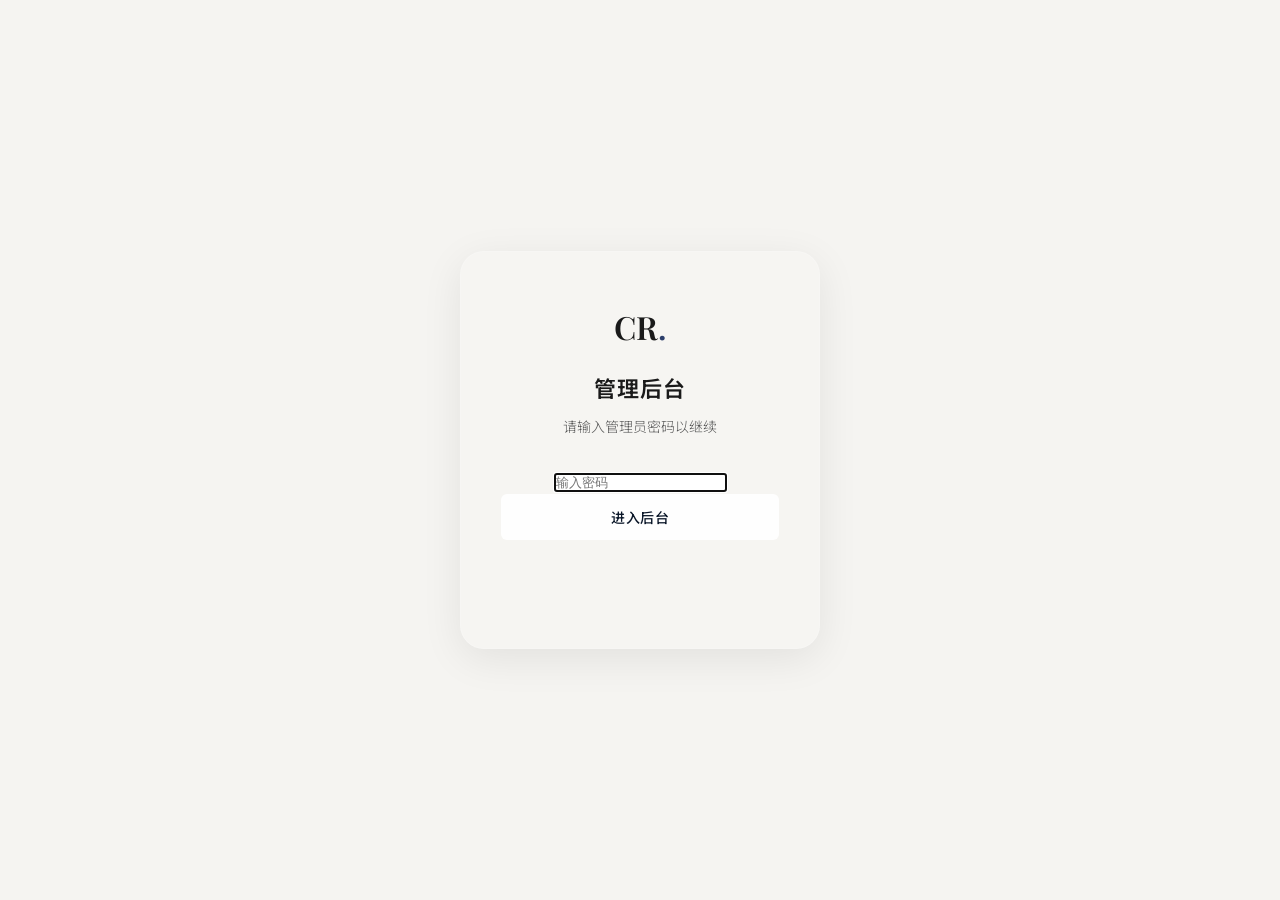
==== commit 4e08b07f: "新增摄像摄影作品分类，AI短剧改为AI作品" ====
--- a/admin.html
+++ b/admin.html
@@ -99,7 +99,8 @@
                         <select class="form-input" id="editCategory">
                             <option value="media">自媒体作品</option>
                             <option value="corporate">企业宣传</option>
-                            <option value="ai">AI 短剧</option>
+                            <option value="photo">摄像摄影作品</option>
+                            <option value="ai">AI 作品</option>
                         </select>
                     </div>
 
@@ -150,6 +151,18 @@
                         <button class="btn btn-outline btn-danger" id="btnDelete">🗑 删除</button>
                     </div>
 
+                    <!-- 同步到线上 -->
+                    <div class="form-section" style="border-top:1px solid var(--color-border-light);padding-top:20px;margin-top:8px;">
+                        <label class="form-label">🌐 发布到公网</label>
+                        <button class="btn btn-outline btn-full" id="btnSync" style="background:var(--color-accent);color:#fff;border-color:var(--color-accent);">
+                            🚀 同步到 GitHub Pages
+                        </button>
+                        <span class="form-hint" style="margin-top:8px;">
+                            保存后点此按钮，自动推送到 <code>2728485088.github.io/creator-portfolio</code>，1-2分钟后生效。
+                        </span>
+                        <div id="syncStatus" style="margin-top:8px;font-size:13px;"></div>
+                    </div>
+
                     <!-- 状态消息 -->
                     <div class="form-status" id="formStatus"></div>
                 </div>
--- a/styles.css
+++ b/styles.css
@@ -5,14 +5,14 @@
 
 /* ---------- CSS 变量 ---------- */
 :root {
-    --color-bg: #fafaf9;
-    --color-bg-alt: #f5f4f1;
-    --color-surface: #ffffff;
+    --color-bg: transparent;
+    --color-bg-alt: rgba(255,255,255,0.06);
+    --color-surface: rgba(255,255,255,0.1);
     --color-text: #1a1a1a;
-    --color-text-secondary: #6b6b6b;
-    --color-text-muted: #9e9e9e;
-    --color-border: #e8e6e1;
-    --color-border-light: #f0eee9;
+    --color-text-secondary: #555;
+    --color-text-muted: #888;
+    --color-border: rgba(255,255,255,0.15);
+    --color-border-light: rgba(255,255,255,0.1);
     --color-accent: #2c3e6b;
     --color-accent-light: #4a6491;
     --color-gold: #c4a962;
@@ -53,15 +53,23 @@
     -moz-osx-font-smoothing: grayscale;
 }
 
+html {
+    background: #0a1628;
+}
+
 body {
     font-family: var(--font-sans);
     font-weight: 300;
     font-size: 16px;
     line-height: 1.7;
-    color: var(--color-text);
-    background: var(--color-bg);
+    color: #e8edf2;
+    background: 
+        linear-gradient(180deg, rgba(10,22,40,0.75) 0%, rgba(15,30,55,0.7) 30%, rgba(10,22,40,0.8) 100%),
+        url('https://images.unsplash.com/photo-1505118380757-91f5f5632de0?w=1920&q=80&fm=webp') center/cover no-repeat fixed;
     overflow-x: hidden;
 }
+
+/* 低饱和度自然风光背景（备选方案：直接给 body 背景） */
 
 a {
     text-decoration: none;
@@ -86,7 +94,7 @@
     right: 0;
     z-index: 1000;
     height: var(--nav-height);
-    background: rgba(250, 250, 249, 0.85);
+    background: rgba(10, 22, 40, 0.6);
     backdrop-filter: blur(20px);
     -webkit-backdrop-filter: blur(20px);
     border-bottom: 1px solid transparent;
@@ -94,8 +102,8 @@
 }
 
 .nav.scrolled {
-    border-bottom-color: var(--color-border);
-    background: rgba(250, 250, 249, 0.95);
+    border-bottom-color: rgba(255,255,255,0.1);
+    background: rgba(10, 22, 40, 0.85);
     box-shadow: var(--shadow-sm);
 }
 
@@ -114,7 +122,7 @@
     font-size: 24px;
     font-weight: 600;
     letter-spacing: -0.5px;
-    color: var(--color-text);
+    color: #fff;
 }
 
 .nav-logo-dot {
@@ -129,7 +137,7 @@
 .nav-link {
     font-size: 14px;
     font-weight: 400;
-    color: var(--color-text-secondary);
+    color: rgba(255,255,255,0.7);
     letter-spacing: 0.5px;
     position: relative;
     padding: 4px 0;
@@ -142,12 +150,12 @@
     left: 0;
     width: 0;
     height: 1px;
-    background: var(--color-text);
+    background: #fff;
     transition: width var(--transition);
 }
 
 .nav-link:hover {
-    color: var(--color-text);
+    color: #fff;
 }
 
 .nav-link:hover::after {
@@ -170,7 +178,7 @@
     display: block;
     width: 24px;
     height: 1.5px;
-    background: var(--color-text);
+    background: #fff;
     transition: all var(--transition);
 }
 
@@ -194,17 +202,71 @@
     position: relative;
     overflow: hidden;
     padding: calc(var(--nav-height) + 40px) 40px 60px;
+    /* 首屏大海背景 */
+    background: 
+        linear-gradient(180deg, rgba(10,22,40,0.55) 0%, rgba(10,22,40,0.35) 50%, rgba(10,22,40,0.6) 100%),
+        url('https://images.unsplash.com/photo-1505118380757-91f5f5632de0?w=1920&q=80&fm=webp') center/cover no-repeat;
 }
 
 .hero-bg {
-    position: absolute;
-    top: -50%;
-    right: -30%;
-    width: 900px;
-    height: 900px;
-    border-radius: 50%;
-    background: radial-gradient(circle, rgba(44, 62, 107, 0.03) 0%, transparent 70%);
-    pointer-events: none;
+    display: none;
+}
+
+/* 首屏文字改为白色 */
+.hero .hero-greeting,
+.hero .hero-tagline,
+.hero .hero-bio {
+    color: rgba(255,255,255,0.85);
+}
+
+.hero .hero-name {
+    color: #fff;
+}
+
+.hero .hero-role {
+    color: #c8e0f0;
+    background: rgba(255,255,255,0.12);
+    border: 1px solid rgba(255,255,255,0.2);
+}
+
+.hero .hero-role-divider {
+    color: rgba(255,255,255,0.3);
+}
+
+.hero .contact-chip {
+    color: rgba(255,255,255,0.8);
+    border-color: rgba(255,255,255,0.2);
+    background: rgba(255,255,255,0.05);
+}
+
+.hero .contact-chip:hover {
+    background: rgba(255,255,255,0.15);
+    border-color: rgba(255,255,255,0.4);
+    color: #fff;
+}
+
+.hero .btn-primary {
+    background: rgba(255,255,255,0.9);
+    color: #0a1628;
+}
+
+.hero .btn-primary:hover {
+    background: #fff;
+}
+
+.hero .btn-outline {
+    color: #fff;
+    border-color: rgba(255,255,255,0.4);
+}
+
+.hero .btn-outline:hover {
+    background: rgba(255,255,255,0.15);
+    color: #fff;
+    border-color: #fff;
+}
+
+.hero .scroll-hint {
+    color: rgba(255,255,255,0.6);
 }
 
 .hero-container {
@@ -224,7 +286,7 @@
 .hero-greeting {
     font-size: 15px;
     font-weight: 400;
-    color: var(--color-text-muted);
+    color: rgba(255,255,255,0.4);
     letter-spacing: 2px;
     margin-bottom: 12px;
     text-transform: uppercase;
@@ -237,13 +299,13 @@
     letter-spacing: 4px;
     line-height: 1.15;
     margin-bottom: 20px;
-    color: var(--color-text);
+    color: #fff;
 }
 
 .hero-tagline {
     font-size: 17px;
     font-weight: 300;
-    color: var(--color-text-secondary);
+    color: rgba(255,255,255,0.65);
     line-height: 1.6;
     margin-bottom: 24px;
     letter-spacing: 0.5px;
@@ -274,7 +336,7 @@
 
 .hero-bio {
     font-size: 15px;
-    color: var(--color-text-secondary);
+    color: rgba(255,255,255,0.65);
     line-height: 1.8;
     margin-bottom: 36px;
     font-weight: 300;
@@ -304,8 +366,8 @@
 }
 
 .btn-primary {
-    background: var(--color-text);
-    color: #fff;
+    background: rgba(255,255,255,0.9);
+    color: #0a1628;
 }
 
 .btn-primary:hover {
@@ -324,13 +386,13 @@
 
 .btn-outline {
     background: transparent;
-    color: var(--color-text);
-    border: 1px solid var(--color-border);
+    color: #e8edf2;
+    border: 1px solid rgba(255,255,255,0.25);
 }
 
 .btn-outline:hover {
-    border-color: var(--color-text);
-    background: var(--color-text);
+    border-color: #fff;
+    background: rgba(255,255,255,0.15);
     color: #fff;
 }
 
@@ -351,17 +413,17 @@
     align-items: center;
     gap: 6px;
     font-size: 13px;
-    color: var(--color-text-secondary);
+    color: rgba(255,255,255,0.65);
     padding: 6px 14px;
-    border: 1px solid var(--color-border-light);
+    border: 1px solid rgba(255,255,255,0.1);
     border-radius: 20px;
     transition: all var(--transition);
 }
 
 .contact-chip:hover {
     border-color: var(--color-text-secondary);
-    color: var(--color-text);
-    background: var(--color-surface);
+    color: #fff;
+    background: rgba(255,255,255,0.08);
     box-shadow: var(--shadow-sm);
 }
 
@@ -377,13 +439,13 @@
     width: clamp(260px, 30vw, 340px);
     height: clamp(260px, 30vw, 340px);
     border-radius: 50%;
-    background: var(--color-bg-alt);
+    background: rgba(255,255,255,0.05);
     display: flex;
     align-items: center;
     justify-content: center;
     position: relative;
     z-index: 2;
-    border: 1px solid var(--color-border);
+    border: 1px solid rgba(255,255,255,0.15);
     overflow: hidden;
 }
 
@@ -392,7 +454,7 @@
     flex-direction: column;
     align-items: center;
     gap: 12px;
-    color: var(--color-text-muted);
+    color: rgba(255,255,255,0.4);
     font-size: 13px;
     text-align: center;
 }
@@ -402,7 +464,7 @@
     width: 180px;
     height: 180px;
     border-radius: 50%;
-    border: 1px solid var(--color-border);
+    border: 1px solid rgba(255,255,255,0.15);
     top: -30px;
     right: -30px;
     z-index: 1;
@@ -419,7 +481,7 @@
     flex-direction: column;
     align-items: center;
     gap: 6px;
-    color: var(--color-text-muted);
+    color: rgba(255,255,255,0.4);
     font-size: 12px;
     letter-spacing: 1.5px;
     animation: float 2.5s ease-in-out infinite;
@@ -458,12 +520,12 @@
     font-weight: 600;
     letter-spacing: 2px;
     margin-bottom: 16px;
-    color: var(--color-text);
+    color: #fff;
 }
 
 .section-desc {
     font-size: 16px;
-    color: var(--color-text-secondary);
+    color: rgba(255,255,255,0.65);
     max-width: 500px;
     margin: 0 auto;
     font-weight: 300;
@@ -472,7 +534,7 @@
 
 /* ---------- 作品展示 ---------- */
 .works {
-    background: var(--color-bg-alt);
+    background: rgba(255,255,255,0.2);
 }
 
 .works-filter {
@@ -488,9 +550,9 @@
     font-size: 13px;
     font-weight: 400;
     letter-spacing: 0.5px;
-    color: var(--color-text-secondary);
+    color: rgba(255,255,255,0.65);
     background: transparent;
-    border: 1px solid var(--color-border);
+    border: 1px solid rgba(255,255,255,0.15);
     border-radius: 24px;
     cursor: pointer;
     transition: all var(--transition);
@@ -499,13 +561,13 @@
 
 .filter-btn:hover {
     border-color: var(--color-text-secondary);
-    color: var(--color-text);
+    color: #fff;
 }
 
 .filter-btn.active {
     background: var(--color-text);
     color: #fff;
-    border-color: var(--color-text);
+    border-color: #fff;
 }
 
 /* 作品网格 */
@@ -520,16 +582,16 @@
     grid-column: 1 / -1;
     text-align: center;
     padding: 60px 0;
-    color: var(--color-text-muted);
+    color: rgba(255,255,255,0.4);
     font-size: 14px;
 }
 
 .work-card {
-    background: var(--color-surface);
+    background: rgba(255,255,255,0.08);
     border-radius: var(--radius-lg);
     overflow: hidden;
     transition: all var(--transition-smooth);
-    border: 1px solid var(--color-border-light);
+    border: 1px solid rgba(255,255,255,0.1);
     opacity: 1;
     transform: scale(1);
 }
@@ -544,14 +606,6 @@
     border-color: var(--color-border);
 }
 
-.work-card-media {
-    position: relative;
-    aspect-ratio: 16 / 9;
-    background: var(--color-bg-alt);
-    overflow: hidden;
-    cursor: pointer;
-}
-
 .work-card-placeholder {
     width: 100%;
     height: 100%;
@@ -560,9 +614,9 @@
     align-items: center;
     justify-content: center;
     gap: 8px;
-    color: var(--color-text-muted);
+    color: rgba(255,255,255,0.4);
     font-size: 12px;
-    background: linear-gradient(135deg, #f0eee9 0%, #e8e6e1 100%);
+    background: linear-gradient(135deg, rgba(255,255,255,0.06) 0%, rgba(255,255,255,0.03) 100%);
 }
 
 .work-card-overlay {
@@ -609,14 +663,14 @@
     font-size: 17px;
     font-weight: 500;
     margin: 8px 0;
-    color: var(--color-text);
+    color: #fff;
     letter-spacing: 0.5px;
     line-height: 1.4;
 }
 
 .work-card-desc {
     font-size: 14px;
-    color: var(--color-text-secondary);
+    color: rgba(255,255,255,0.65);
     line-height: 1.6;
     margin-bottom: 12px;
     font-weight: 300;
@@ -630,9 +684,9 @@
 
 .work-card-tags span {
     font-size: 11px;
-    color: var(--color-text-muted);
+    color: rgba(255,255,255,0.4);
     padding: 3px 10px;
-    background: var(--color-bg-alt);
+    background: rgba(255,255,255,0.05);
     border-radius: 12px;
 }
 
@@ -642,7 +696,7 @@
 
 /* ---------- 关于我 ---------- */
 .about {
-    background: var(--color-surface);
+    background: rgba(255,255,255,0.35);
 }
 
 .about-grid {
@@ -654,10 +708,10 @@
 
 .about-card {
     padding: 36px 28px;
-    border: 1px solid var(--color-border-light);
+    border: 1px solid rgba(255,255,255,0.1);
     border-radius: var(--radius-lg);
     transition: all var(--transition);
-    background: var(--color-surface);
+    background: rgba(255,255,255,0.08);
 }
 
 .about-card:hover {
@@ -681,7 +735,7 @@
 
 .about-card p {
     font-size: 14px;
-    color: var(--color-text-secondary);
+    color: rgba(255,255,255,0.65);
     line-height: 1.7;
     font-weight: 300;
 }
@@ -719,7 +773,7 @@
 
 .service-item:hover {
     border-left-color: var(--color-accent);
-    background: var(--color-bg-alt);
+    background: rgba(255,255,255,0.05);
 }
 
 .service-num {
@@ -743,14 +797,14 @@
 
 .service-content p {
     font-size: 14px;
-    color: var(--color-text-secondary);
+    color: rgba(255,255,255,0.65);
     line-height: 1.6;
     font-weight: 300;
 }
 
 /* ---------- 联系模块 ---------- */
 .contact {
-    background: var(--color-bg-alt);
+    background: rgba(255,255,255,0.25);
 }
 
 .contact-grid {
@@ -787,19 +841,19 @@
     width: 40px;
     height: 40px;
     border-radius: 50%;
-    background: var(--color-surface);
+    background: rgba(255,255,255,0.08);
     display: flex;
     align-items: center;
     justify-content: center;
     color: var(--color-accent);
     flex-shrink: 0;
-    border: 1px solid var(--color-border-light);
+    border: 1px solid rgba(255,255,255,0.1);
 }
 
 .contact-item-label {
     display: block;
     font-size: 12px;
-    color: var(--color-text-muted);
+    color: rgba(255,255,255,0.4);
     letter-spacing: 1px;
     margin-bottom: 2px;
 }
@@ -807,7 +861,7 @@
 .contact-item a,
 .contact-item span {
     font-size: 15px;
-    color: var(--color-text);
+    color: #fff;
     font-weight: 400;
 }
 
@@ -820,7 +874,7 @@
     font-size: 13px;
     font-weight: 500;
     letter-spacing: 1px;
-    color: var(--color-text-muted);
+    color: rgba(255,255,255,0.4);
     margin-bottom: 16px;
     text-transform: uppercase;
 }
@@ -837,16 +891,16 @@
     gap: 8px;
     padding: 10px 16px;
     font-size: 13px;
-    color: var(--color-text-secondary);
-    border: 1px solid var(--color-border-light);
+    color: rgba(255,255,255,0.65);
+    border: 1px solid rgba(255,255,255,0.1);
     border-radius: var(--radius-sm);
     transition: all var(--transition);
 }
 
 .social-link:hover {
     border-color: var(--color-text-secondary);
-    color: var(--color-text);
-    background: var(--color-surface);
+    color: #fff;
+    background: rgba(255,255,255,0.08);
 }
 
 /* 表单 */
@@ -875,7 +929,7 @@
 .form-group label {
     font-size: 13px;
     font-weight: 500;
-    color: var(--color-text-secondary);
+    color: rgba(255,255,255,0.65);
     letter-spacing: 0.5px;
 }
 
@@ -886,10 +940,10 @@
     font-size: 14px;
     font-family: var(--font-sans);
     font-weight: 300;
-    border: 1px solid var(--color-border);
+    border: 1px solid rgba(255,255,255,0.15);
     border-radius: var(--radius-sm);
-    background: var(--color-surface);
-    color: var(--color-text);
+    background: rgba(255,255,255,0.08);
+    color: #fff;
     transition: all var(--transition);
     outline: none;
     resize: vertical;
@@ -898,13 +952,13 @@
 .form-group input:focus,
 .form-group select:focus,
 .form-group textarea:focus {
-    border-color: var(--color-text-secondary);
-    box-shadow: 0 0 0 3px rgba(0, 0, 0, 0.03);
+    border-color: rgba(255,255,255,0.4);
+    box-shadow: 0 0 0 3px rgba(255, 255, 255, 0.05);
 }
 
 .form-group input::placeholder,
 .form-group textarea::placeholder {
-    color: var(--color-text-muted);
+    color: rgba(255,255,255,0.4);
 }
 
 .form-success {
@@ -915,7 +969,7 @@
     align-items: center;
     justify-content: center;
     text-align: center;
-    background: var(--color-surface);
+    background: rgba(255,255,255,0.08);
     border-radius: var(--radius-lg);
     opacity: 0;
     pointer-events: none;
@@ -936,12 +990,12 @@
 
 .form-success p {
     font-size: 14px;
-    color: var(--color-text-secondary);
+    color: rgba(255,255,255,0.65);
 }
 
 /* ---------- 页脚 ---------- */
 .footer {
-    background: var(--color-text);
+    background: rgba(5,12,25,0.9);
     color: #fff;
     padding: 80px 40px 0;
 }
@@ -1081,7 +1135,7 @@
         right: -100%;
         width: 280px;
         height: 100vh;
-        background: var(--color-surface);
+        background: rgba(10,22,40,0.95);
         flex-direction: column;
         padding: 100px 40px 40px;
         gap: 28px;
@@ -1199,6 +1253,33 @@
     height: 100%;
     object-fit: cover;
     display: block;
+}
+
+/* 封面图片加载时的 shimmer 骨架屏 */
+.work-card-media {
+    position: relative;
+    aspect-ratio: 16 / 9;
+    background: linear-gradient(
+        90deg,
+        rgba(255,255,255,0.04) 0%,
+        rgba(255,255,255,0.12) 50%,
+        rgba(255,255,255,0.04) 100%
+    );
+    background-size: 200% 100%;
+    animation: shimmer 1.8s ease-in-out infinite;
+    overflow: hidden;
+    cursor: pointer;
+}
+
+@keyframes shimmer {
+    0% { background-position: 200% 0; }
+    100% { background-position: -200% 0; }
+}
+
+/* 图片加载完后覆盖 shimmer */
+.work-card-cover {
+    position: relative;
+    z-index: 1;
 }
 
 /* 无封面图时，占位符自动可见 */
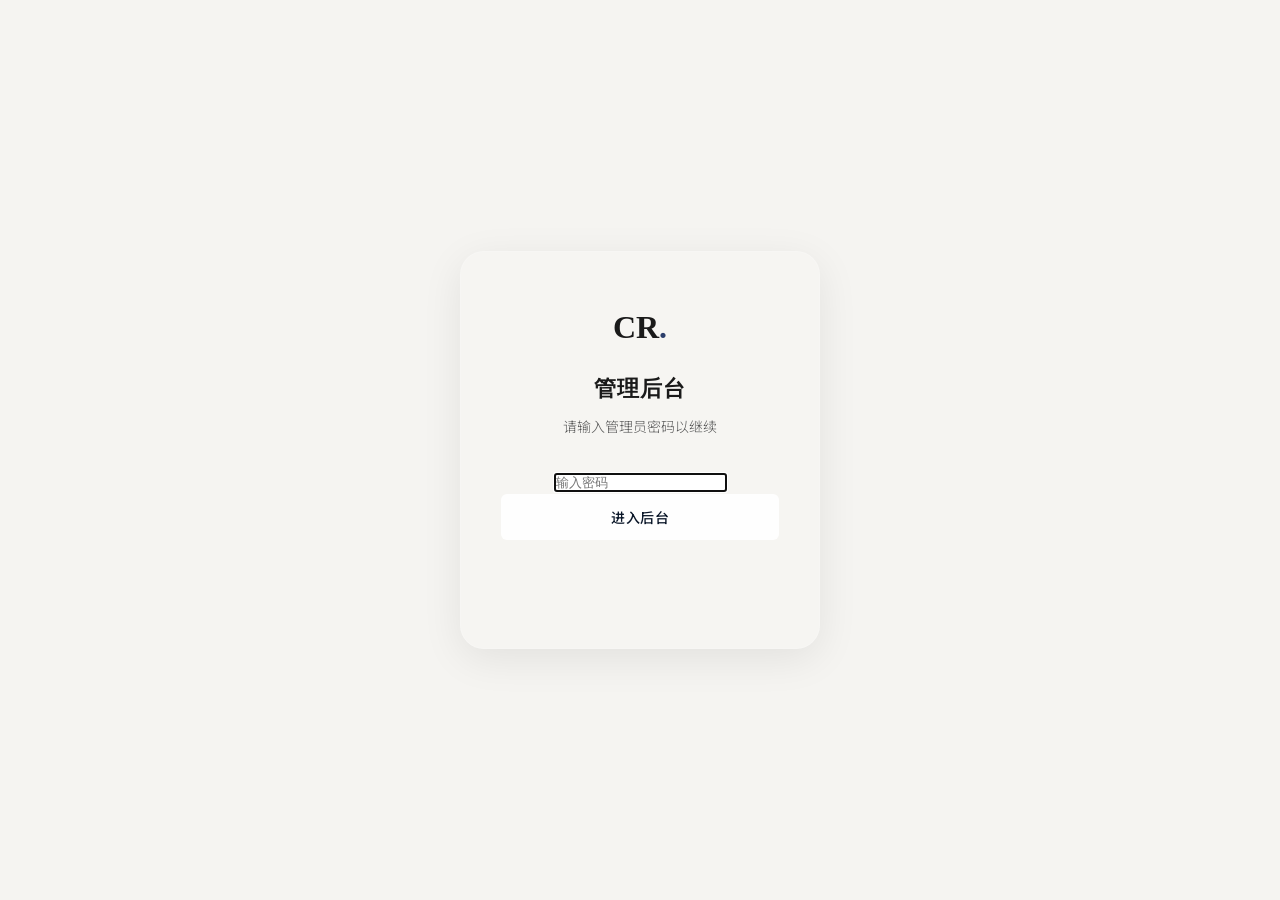
==== commit 65647a9d: "拆分摄影/摄像为两个栏目，摄影作品纯照片展示+点击放大" ====
--- a/admin.html
+++ b/admin.html
@@ -99,7 +99,8 @@
                         <select class="form-input" id="editCategory">
                             <option value="media">自媒体作品</option>
                             <option value="corporate">企业宣传</option>
-                            <option value="photo">摄像摄影作品</option>
+                            <option value="photo">摄影作品</option>
+                            <option value="video">摄像作品</option>
                             <option value="ai">AI 作品</option>
                         </select>
                     </div>
@@ -119,18 +120,21 @@
                         </div>
                     </div>
 
-                    <!-- 视频 -->
+                    <!-- 视频（支持最多6个） -->
                     <div class="form-section">
-                        <label class="form-label">🎬 视频</label>
+                        <label class="form-label">🎬 视频（最多6个）</label>
                         <div class="video-source-tabs">
                             <button class="video-tab active" data-tab="link">🔗 粘贴外链（推荐）</button>
                             <button class="video-tab" data-tab="upload">📁 上传本地视频</button>
                         </div>
                         <div class="video-panel" id="videoPanelLink">
-                            <input type="text" class="form-input" id="editVideo" placeholder="粘贴 B站链接 / YouTube链接 / 其他视频URL...">
-                            <span class="form-hint">
-                                ✅ <strong>推荐使用外链</strong>：视频上传到 B站/YouTube 后粘贴链接即可，不占空间、加载更快、任何平台都能播放。<br>
-                                支持：<code>bilibili.com/video/BVxxxxx</code>、<code>youtube.com/watch?v=xxxxx</code>、<code>youtu.be/xxxxx</code>
+                            <div class="videos-list" id="videosList">
+                                <!-- 视频输入项由 JS 渲染 -->
+                            </div>
+                            <button class="btn btn-outline btn-sm" id="btnAddVideo">+ 添加一个视频</button>
+                            <span class="form-hint" style="margin-top:8px;display:block;">
+                                ✅ <strong>推荐使用外链</strong>：上传到 B站/YouTube 后粘贴链接，加载更快、不占空间。<br>
+                                支持：<code>bilibili.com/video/BVxxxxx</code>、<code>youtube.com/watch?v=xxxxx</code>
                             </span>
                         </div>
                         <div class="video-panel" id="videoPanelUpload" style="display:none">
@@ -139,7 +143,7 @@
                                 <input type="file" id="videoFileInput" accept="video/*" hidden>
                                 <span class="video-upload-hint" id="videoUploadHint">未选择文件</span>
                             </div>
-                            <span class="form-hint">上传后路径自动填入上方输入框。本地视频仅本地服务器可访问，部署到线上后需改用外链。</span>
+                            <span class="form-hint">上传后将添加到当前作品视频列表中。</span>
                         </div>
                     </div>
 
--- a/styles.css
+++ b/styles.css
@@ -20,8 +20,8 @@
     --color-muted-blue: #7a8fa6;
     --color-muted-green: #8a9e8a;
 
-    --font-sans: 'Noto Sans SC', -apple-system, BlinkMacSystemFont, 'Segoe UI', sans-serif;
-    --font-display: 'Playfair Display', 'Noto Sans SC', Georgia, serif;
+    --font-sans: -apple-system, BlinkMacSystemFont, 'PingFang SC', 'Microsoft YaHei', 'Noto Sans SC', 'Segoe UI', Roboto, 'Helvetica Neue', Arial, sans-serif;
+    --font-display: 'Georgia', 'Noto Serif SC', 'Times New Roman', serif;
 
     --max-width: 1200px;
     --nav-height: 72px;
@@ -63,10 +63,27 @@
     font-size: 16px;
     line-height: 1.7;
     color: #e8edf2;
-    background: 
-        linear-gradient(180deg, rgba(10,22,40,0.75) 0%, rgba(15,30,55,0.7) 30%, rgba(10,22,40,0.8) 100%),
-        url('https://images.unsplash.com/photo-1505118380757-91f5f5632de0?w=1920&q=80&fm=webp') center/cover no-repeat fixed;
+    /* 先用纯 CSS 渐变作为即时背景，图片异步加载后覆盖 */
+    background:
+        linear-gradient(175deg, rgba(10,22,40,0.9) 0%, rgba(15,35,60,0.85) 50%, rgba(10,22,40,0.95) 100%);
     overflow-x: hidden;
+}
+
+/* 视口加载完毕后切到图片背景（利用 CSS 层叠特性，图片加载后自然覆盖渐变） */
+@media (min-width: 1px) {
+    body {
+        background:
+            linear-gradient(175deg, rgba(10,22,40,0.75) 0%, rgba(15,35,60,0.7) 50%, rgba(10,22,40,0.8) 100%),
+            url('https://images.unsplash.com/photo-1505118380757-91f5f5632de0?w=800&q=60&fm=webp') center/cover fixed;
+    }
+}
+
+@media (min-width: 1200px) {
+    body {
+        background:
+            linear-gradient(175deg, rgba(10,22,40,0.75) 0%, rgba(15,35,60,0.7) 50%, rgba(10,22,40,0.8) 100%),
+            url('https://images.unsplash.com/photo-1505118380757-91f5f5632de0?w=1600&q=70&fm=webp') center/cover fixed;
+    }
 }
 
 /* 低饱和度自然风光背景（备选方案：直接给 body 背景） */
@@ -205,7 +222,7 @@
     /* 首屏大海背景 */
     background: 
         linear-gradient(180deg, rgba(10,22,40,0.55) 0%, rgba(10,22,40,0.35) 50%, rgba(10,22,40,0.6) 100%),
-        url('https://images.unsplash.com/photo-1505118380757-91f5f5632de0?w=1920&q=80&fm=webp') center/cover no-repeat;
+        url('https://images.unsplash.com/photo-1505118380757-91f5f5632de0?w=800&q=60&fm=webp') center/cover no-repeat;
 }
 
 .hero-bg {
@@ -649,6 +666,27 @@
 
 .work-card-info {
     padding: 20px 24px;
+}
+
+/* 摄影作品卡片：更聚焦图片，信息区更紧凑 */
+.work-card-photo .work-card-media {
+    aspect-ratio: 4 / 3;
+}
+
+.work-card-photo .work-card-info {
+    padding: 14px 20px;
+}
+
+.work-card-photo .work-card-title {
+    font-size: 15px;
+}
+
+.work-card-photo .work-card-desc {
+    font-size: 13px;
+    -webkit-line-clamp: 2;
+    display: -webkit-box;
+    -webkit-box-orient: vertical;
+    overflow: hidden;
 }
 
 .work-card-category {
@@ -1356,13 +1394,14 @@
 }
 
 .video-modal-wrapper {
-    aspect-ratio: 16 / 9;
+    width: 100%;
+    max-height: 80vh;
+    min-height: 300px;
     background: #000;
     border-radius: var(--radius-lg);
     overflow: hidden;
     display: flex;
-    align-items: center;
-    justify-content: center;
+    flex-direction: column;
 }
 
 .video-modal-wrapper video,
--- a/admin.css
+++ b/admin.css
@@ -437,6 +437,66 @@
     margin-bottom: 4px;
 }
 
+/* 多视频输入列表 */
+.videos-list {
+    display: flex;
+    flex-direction: column;
+    gap: 8px;
+    margin-bottom: 10px;
+}
+
+.video-input-item {
+    display: flex;
+    align-items: center;
+    gap: 8px;
+    background: rgba(255,255,255,0.05);
+    border: 1px solid rgba(255,255,255,0.12);
+    border-radius: var(--radius-sm);
+    padding: 6px 8px;
+}
+
+.video-input-item .video-index {
+    font-size: 12px;
+    font-weight: 500;
+    color: rgba(255,255,255,0.4);
+    min-width: 28px;
+    text-align: center;
+    flex-shrink: 0;
+}
+
+.video-input-item .form-input {
+    flex: 1;
+    margin: 0;
+    font-size: 13px;
+    padding: 8px 12px;
+}
+
+.video-input-item .btn-remove-video {
+    flex-shrink: 0;
+    width: 28px;
+    height: 28px;
+    border-radius: 50%;
+    border: none;
+    background: rgba(200,68,68,0.15);
+    color: #c44;
+    cursor: pointer;
+    font-size: 16px;
+    display: flex;
+    align-items: center;
+    justify-content: center;
+    transition: all 0.15s;
+}
+
+.video-input-item .btn-remove-video:hover {
+    background: #c44;
+    color: #fff;
+}
+
+#btnAddVideo {
+    font-size: 13px;
+    padding: 6px 16px;
+}
+
 .video-upload-row {
     display: flex;
     align-items: center;
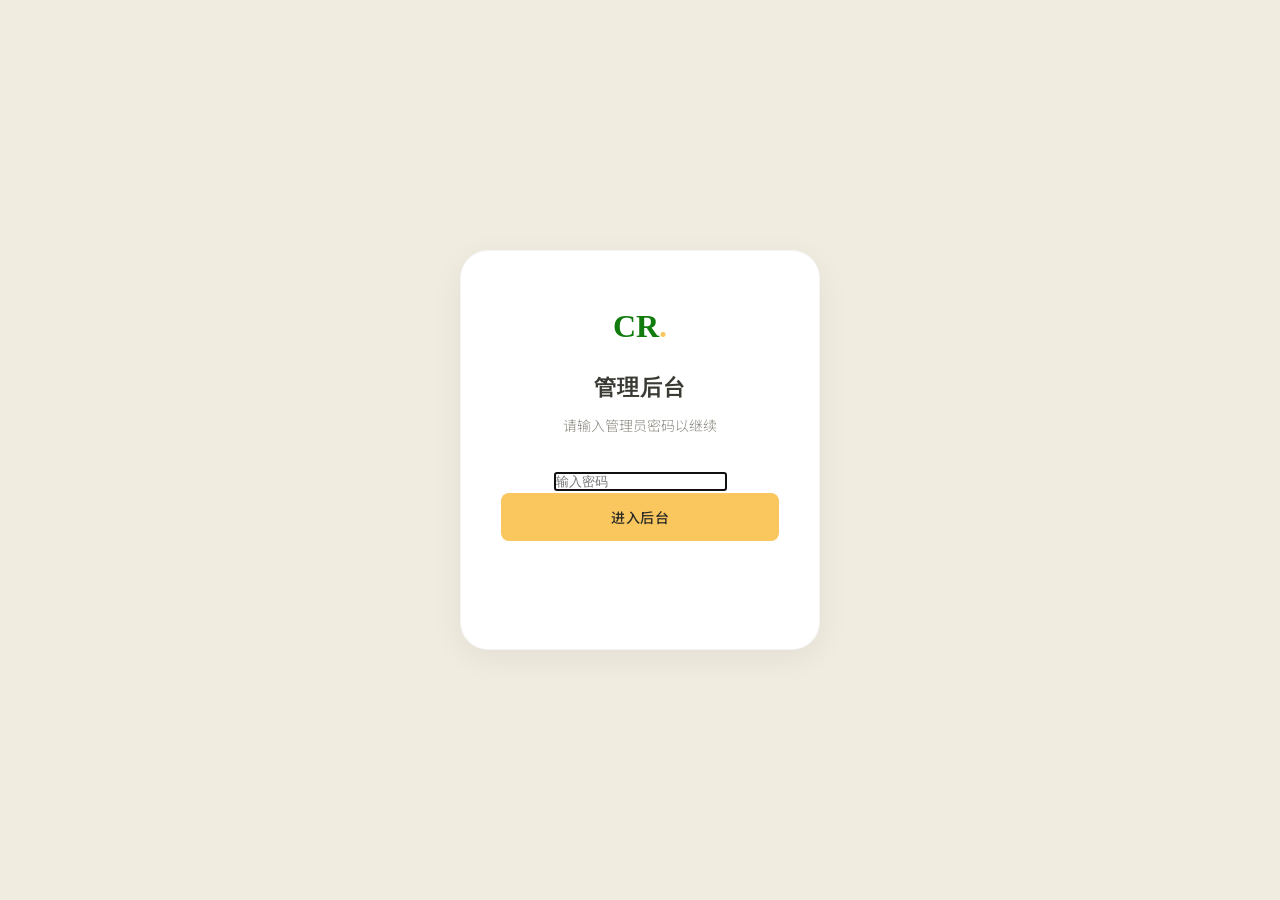
==== commit f63e69dd: "管理后台支持GitHub Pages静态模式：localStorage编辑+下载数据" ====
--- a/admin.html
+++ b/admin.html
@@ -155,13 +155,29 @@
                         <button class="btn btn-outline btn-danger" id="btnDelete">🗑 删除</button>
                     </div>
 
-                    <!-- 同步到线上 -->
+                    <!-- 发布区：服务端模式 / 静态模式 -->
                     <div class="form-section" style="border-top:1px solid var(--color-border-light);padding-top:20px;margin-top:8px;">
-                        <label class="form-label">🌐 发布到公网</label>
-                        <button class="btn btn-outline btn-full" id="btnSync" style="background:var(--color-accent);color:#fff;border-color:var(--color-accent);">
+                        <label class="form-label" id="publishLabel">🌐 发布到公网</label>
+                        <!-- 服务端模式：同步按钮 -->
+                        <button class="btn btn-outline btn-full" id="btnSync" style="background:#117C0D;color:#fff;border-color:#117C0D;">
                             🚀 同步到 GitHub Pages
                         </button>
-                        <span class="form-hint" style="margin-top:8px;">
+                        <!-- 静态模式（GitHub Pages 上）：下载数据 -->
+                        <div id="staticMode" style="display:none;">
+                            <button class="btn btn-outline btn-full" id="btnDownload" style="background:#117C0D;color:#fff;border-color:#117C0D;">
+                                📥 下载数据文件（.json）
+                            </button>
+                            <span class="form-hint" style="margin-top:8px;display:block;">
+                                保存修改后点击下载 <code>works.json</code>，然后手动上传到 GitHub 仓库替换 <code>data/works.json</code>。
+                            </span>
+                            <button class="btn btn-outline btn-full" id="btnRebuild" style="margin-top:10px;">
+                                🔄 生成部署包（deploy.html）
+                            </button>
+                            <span class="form-hint" style="margin-top:6px;display:block;">
+                                生成自包含的 HTML 文件，可托管到任何平台。
+                            </span>
+                        </div>
+                        <span class="form-hint" id="syncHint" style="margin-top:8px;">
                             保存后点此按钮，自动推送到 <code>2728485088.github.io/creator-portfolio</code>，1-2分钟后生效。
                         </span>
                         <div id="syncStatus" style="margin-top:8px;font-size:13px;"></div>
--- a/styles.css
+++ b/styles.css
@@ -1,24 +1,23 @@
 /* ============================================
    个人作品展示网站 - 样式表
-   设计方向：简约 · 高级 · 现代 · 专业
+   配色：麦浪青野 · 清新 · 自然 · 温柔
    ============================================ */
 
 /* ---------- CSS 变量 ---------- */
 :root {
-    --color-bg: transparent;
-    --color-bg-alt: rgba(255,255,255,0.06);
-    --color-surface: rgba(255,255,255,0.1);
-    --color-text: #1a1a1a;
-    --color-text-secondary: #555;
-    --color-text-muted: #888;
-    --color-border: rgba(255,255,255,0.15);
-    --color-border-light: rgba(255,255,255,0.1);
-    --color-accent: #2c3e6b;
-    --color-accent-light: #4a6491;
-    --color-gold: #c4a962;
-    --color-gold-light: #d4c08c;
-    --color-muted-blue: #7a8fa6;
-    --color-muted-green: #8a9e8a;
+    --color-bg: #F1ECE0;
+    --color-surface: #ffffff;
+    --color-glass: rgba(255,255,255,0.7);
+    --color-glass-hover: rgba(255,255,255,0.9);
+    --color-text: #3a3a34;
+    --color-text-secondary: #8a8880;
+    --color-text-muted: #b0ada5;
+    --color-border: rgba(0,0,0,0.06);
+    --color-border-light: rgba(0,0,0,0.03);
+    --color-accent: #117C0D;
+    --color-accent-light: #2EA829;
+    --color-warm: #FAC75E;
+    --color-warm-light: #FBDC8A;
 
     --font-sans: -apple-system, BlinkMacSystemFont, 'PingFang SC', 'Microsoft YaHei', 'Noto Sans SC', 'Segoe UI', Roboto, 'Helvetica Neue', Arial, sans-serif;
     --font-display: 'Georgia', 'Noto Serif SC', 'Times New Roman', serif;
@@ -26,14 +25,14 @@
     --max-width: 1200px;
     --nav-height: 72px;
 
-    --shadow-sm: 0 1px 2px rgba(0,0,0,0.04);
-    --shadow-md: 0 4px 20px rgba(0,0,0,0.06);
-    --shadow-lg: 0 10px 40px rgba(0,0,0,0.08);
-
-    --radius-sm: 6px;
-    --radius-md: 10px;
-    --radius-lg: 16px;
-    --radius-xl: 24px;
+    --shadow-sm: 0 1px 3px rgba(0,0,0,0.03);
+    --shadow-md: 0 4px 16px rgba(0,0,0,0.04);
+    --shadow-lg: 0 8px 32px rgba(0,0,0,0.06);
+
+    --radius-sm: 8px;
+    --radius-md: 12px;
+    --radius-lg: 20px;
+    --radius-xl: 28px;
 
     --transition: 0.3s cubic-bezier(0.25, 0.1, 0.25, 1);
     --transition-smooth: 0.5s cubic-bezier(0.22, 0.61, 0.36, 1);
@@ -51,10 +50,7 @@
     scroll-padding-top: var(--nav-height);
     -webkit-font-smoothing: antialiased;
     -moz-osx-font-smoothing: grayscale;
-}
-
-html {
-    background: #0a1628;
+    background: #E8E3D7;
 }
 
 body {
@@ -62,31 +58,15 @@
     font-weight: 300;
     font-size: 16px;
     line-height: 1.7;
-    color: #e8edf2;
-    /* 先用纯 CSS 渐变作为即时背景，图片异步加载后覆盖 */
-    background:
-        linear-gradient(175deg, rgba(10,22,40,0.9) 0%, rgba(15,35,60,0.85) 50%, rgba(10,22,40,0.95) 100%);
+    color: var(--color-text);
+    min-height: 100vh;
     overflow-x: hidden;
-}
-
-/* 视口加载完毕后切到图片背景（利用 CSS 层叠特性，图片加载后自然覆盖渐变） */
-@media (min-width: 1px) {
-    body {
-        background:
-            linear-gradient(175deg, rgba(10,22,40,0.75) 0%, rgba(15,35,60,0.7) 50%, rgba(10,22,40,0.8) 100%),
-            url('https://images.unsplash.com/photo-1505118380757-91f5f5632de0?w=800&q=60&fm=webp') center/cover fixed;
-    }
-}
-
-@media (min-width: 1200px) {
-    body {
-        background:
-            linear-gradient(175deg, rgba(10,22,40,0.75) 0%, rgba(15,35,60,0.7) 50%, rgba(10,22,40,0.8) 100%),
-            url('https://images.unsplash.com/photo-1505118380757-91f5f5632de0?w=1600&q=70&fm=webp') center/cover fixed;
-    }
-}
-
-/* 低饱和度自然风光背景（备选方案：直接给 body 背景） */
+    position: relative;
+    background-color: #F1ECE0;
+    background-image:
+        repeating-linear-gradient(0deg, transparent, transparent 2px, rgba(0,0,0,0.012) 2px, rgba(0,0,0,0.012) 3px),
+        repeating-linear-gradient(90deg, transparent, transparent 3px, rgba(0,0,0,0.008) 3px, rgba(0,0,0,0.008) 4px);
+}
 
 a {
     text-decoration: none;
@@ -111,16 +91,16 @@
     right: 0;
     z-index: 1000;
     height: var(--nav-height);
-    background: rgba(10, 22, 40, 0.6);
-    backdrop-filter: blur(20px);
-    -webkit-backdrop-filter: blur(20px);
-    border-bottom: 1px solid transparent;
+    background: rgba(241, 236, 224, 0.85);
+    backdrop-filter: blur(16px);
+    -webkit-backdrop-filter: blur(16px);
+    border-bottom: 1px solid rgba(0,0,0,0.04);
     transition: all var(--transition-smooth);
 }
 
 .nav.scrolled {
-    border-bottom-color: rgba(255,255,255,0.1);
-    background: rgba(10, 22, 40, 0.85);
+    background: rgba(241, 236, 224, 0.95);
+    border-bottom-color: rgba(0,0,0,0.06);
     box-shadow: var(--shadow-sm);
 }
 
@@ -139,11 +119,11 @@
     font-size: 24px;
     font-weight: 600;
     letter-spacing: -0.5px;
-    color: #fff;
+    color: #117C0D;
 }
 
 .nav-logo-dot {
-    color: var(--color-accent);
+    color: var(--color-warm);
 }
 
 .nav-links {
@@ -154,7 +134,7 @@
 .nav-link {
     font-size: 14px;
     font-weight: 400;
-    color: rgba(255,255,255,0.7);
+    color: var(--color-text-secondary);
     letter-spacing: 0.5px;
     position: relative;
     padding: 4px 0;
@@ -166,20 +146,20 @@
     bottom: -2px;
     left: 0;
     width: 0;
-    height: 1px;
-    background: #fff;
+    height: 1.5px;
+    background: #117C0D;
+    border-radius: 2px;
     transition: width var(--transition);
 }
 
 .nav-link:hover {
-    color: #fff;
+    color: #117C0D;
 }
 
 .nav-link:hover::after {
     width: 100%;
 }
 
-/* 移动端菜单按钮 */
 .nav-toggle {
     display: none;
     flex-direction: column;
@@ -195,7 +175,8 @@
     display: block;
     width: 24px;
     height: 1.5px;
-    background: #fff;
+    background: var(--color-text);
+    border-radius: 2px;
     transition: all var(--transition);
 }
 
@@ -211,7 +192,7 @@
     transform: rotate(-45deg) translate(5px, -5px);
 }
 
-/* ---------- 首屏 Hero ---------- */
+/* ---------- 首屏 ---------- */
 .hero {
     min-height: 100vh;
     display: flex;
@@ -219,112 +200,45 @@
     position: relative;
     overflow: hidden;
     padding: calc(var(--nav-height) + 40px) 40px 60px;
-    /* 首屏大海背景 */
-    background: 
-        linear-gradient(180deg, rgba(10,22,40,0.55) 0%, rgba(10,22,40,0.35) 50%, rgba(10,22,40,0.6) 100%),
-        url('https://images.unsplash.com/photo-1505118380757-91f5f5632de0?w=800&q=60&fm=webp') center/cover no-repeat;
-}
-
-.hero-bg {
-    display: none;
-}
-
-/* 首屏文字改为白色 */
-.hero .hero-greeting,
-.hero .hero-tagline,
-.hero .hero-bio {
-    color: rgba(255,255,255,0.85);
-}
-
-.hero .hero-name {
-    color: #fff;
-}
-
-.hero .hero-role {
-    color: #c8e0f0;
-    background: rgba(255,255,255,0.12);
-    border: 1px solid rgba(255,255,255,0.2);
-}
-
-.hero .hero-role-divider {
-    color: rgba(255,255,255,0.3);
-}
-
-.hero .contact-chip {
-    color: rgba(255,255,255,0.8);
-    border-color: rgba(255,255,255,0.2);
-    background: rgba(255,255,255,0.05);
-}
-
-.hero .contact-chip:hover {
-    background: rgba(255,255,255,0.15);
-    border-color: rgba(255,255,255,0.4);
-    color: #fff;
-}
-
-.hero .btn-primary {
-    background: rgba(255,255,255,0.9);
-    color: #0a1628;
-}
-
-.hero .btn-primary:hover {
-    background: #fff;
-}
-
-.hero .btn-outline {
-    color: #fff;
-    border-color: rgba(255,255,255,0.4);
-}
-
-.hero .btn-outline:hover {
-    background: rgba(255,255,255,0.15);
-    color: #fff;
-    border-color: #fff;
-}
-
-.hero .scroll-hint {
-    color: rgba(255,255,255,0.6);
 }
 
 .hero-container {
     max-width: var(--max-width);
     margin: 0 auto;
     width: 100%;
-    display: grid;
-    grid-template-columns: 1fr 1fr;
-    gap: 80px;
-    align-items: center;
 }
 
 .hero-content {
-    max-width: 560px;
+    max-width: 680px;
+    margin: 0 auto;
+    text-align: center;
 }
 
 .hero-greeting {
-    font-size: 15px;
+    font-size: 14px;
     font-weight: 400;
-    color: rgba(255,255,255,0.4);
-    letter-spacing: 2px;
-    margin-bottom: 12px;
+    color: var(--color-text-muted);
+    letter-spacing: 3px;
+    margin-bottom: 16px;
     text-transform: uppercase;
 }
 
 .hero-name {
     font-family: var(--font-display);
-    font-size: clamp(42px, 6vw, 64px);
-    font-weight: 600;
+    font-size: clamp(44px, 7vw, 72px);
+    font-weight: 700;
     letter-spacing: 4px;
-    line-height: 1.15;
+    line-height: 1.1;
     margin-bottom: 20px;
-    color: #fff;
+    color: #117C0D;
 }
 
 .hero-tagline {
-    font-size: 17px;
+    font-size: 18px;
     font-weight: 300;
-    color: rgba(255,255,255,0.65);
+    color: var(--color-text-secondary);
     line-height: 1.6;
-    margin-bottom: 24px;
+    margin-bottom: 28px;
     letter-spacing: 0.5px;
 }
 
@@ -332,17 +246,19 @@
     display: flex;
     flex-wrap: wrap;
     align-items: center;
+    justify-content: center;
     gap: 8px;
-    margin-bottom: 28px;
+    margin-bottom: 32px;
 }
 
 .hero-role {
     font-size: 13px;
     font-weight: 500;
-    color: var(--color-accent);
+    color: #FAC75E;
     letter-spacing: 1px;
-    padding: 5px 14px;
-    background: rgba(44, 62, 107, 0.05);
+    padding: 6px 16px;
+    background: rgba(250, 199, 94, 0.1);
+    border: 1px solid rgba(250, 199, 94, 0.2);
     border-radius: 20px;
 }
 
@@ -353,17 +269,21 @@
 
 .hero-bio {
     font-size: 15px;
-    color: rgba(255,255,255,0.65);
+    color: var(--color-text-secondary);
     line-height: 1.8;
-    margin-bottom: 36px;
+    margin-bottom: 40px;
     font-weight: 300;
+    max-width: 480px;
+    margin-left: auto;
+    margin-right: auto;
 }
 
 .hero-actions {
     display: flex;
-    gap: 16px;
+    gap: 14px;
     flex-wrap: wrap;
-    margin-bottom: 40px;
+    justify-content: center;
+    margin-bottom: 44px;
 }
 
 /* 按钮 */
@@ -371,26 +291,26 @@
     display: inline-flex;
     align-items: center;
     gap: 8px;
-    padding: 13px 28px;
+    padding: 14px 30px;
     font-size: 14px;
     font-weight: 500;
     letter-spacing: 0.5px;
     border-radius: var(--radius-sm);
     transition: all var(--transition);
     cursor: pointer;
+    font-family: var(--font-sans);
     border: none;
-    font-family: var(--font-sans);
 }
 
 .btn-primary {
-    background: rgba(255,255,255,0.9);
-    color: #0a1628;
+    background: #FAC75E;
+    color: #2d2d28;
 }
 
 .btn-primary:hover {
-    background: var(--color-accent);
-    transform: translateY(-1px);
-    box-shadow: var(--shadow-md);
+    background: #FBDC8A;
+    transform: translateY(-2px);
+    box-shadow: 0 6px 20px rgba(250,199,94,0.3);
 }
 
 .btn-arrow {
@@ -403,14 +323,15 @@
 
 .btn-outline {
     background: transparent;
-    color: #e8edf2;
-    border: 1px solid rgba(255,255,255,0.25);
+    color: #117C0D;
+    border: 1px solid #117C0D;
 }
 
 .btn-outline:hover {
-    border-color: #fff;
-    background: rgba(255,255,255,0.15);
-    color: #fff;
+    background: rgba(17, 124, 13, 0.05);
+    color: #0d6609;
+    border-color: #0d6609;
+    transform: translateY(-2px);
 }
 
 .btn-full {
@@ -422,7 +343,8 @@
 .hero-contact-quick {
     display: flex;
     flex-wrap: wrap;
-    gap: 12px;
+    gap: 10px;
+    justify-content: center;
 }
 
 .contact-chip {
@@ -430,75 +352,32 @@
     align-items: center;
     gap: 6px;
     font-size: 13px;
-    color: rgba(255,255,255,0.65);
-    padding: 6px 14px;
-    border: 1px solid rgba(255,255,255,0.1);
+    color: var(--color-text-secondary);
+    padding: 7px 16px;
+    background: rgba(255,255,255,0.5);
+    border: 1px solid var(--color-border);
     border-radius: 20px;
     transition: all var(--transition);
 }
 
 .contact-chip:hover {
-    border-color: var(--color-text-secondary);
-    color: #fff;
-    background: rgba(255,255,255,0.08);
-    box-shadow: var(--shadow-sm);
-}
-
-/* 头像区域 */
-.hero-visual {
-    display: flex;
-    align-items: center;
-    justify-content: center;
-    position: relative;
-}
-
-.hero-avatar-frame {
-    width: clamp(260px, 30vw, 340px);
-    height: clamp(260px, 30vw, 340px);
-    border-radius: 50%;
-    background: rgba(255,255,255,0.05);
-    display: flex;
-    align-items: center;
-    justify-content: center;
-    position: relative;
-    z-index: 2;
-    border: 1px solid rgba(255,255,255,0.15);
-    overflow: hidden;
-}
-
-.hero-avatar-placeholder {
-    display: flex;
-    flex-direction: column;
-    align-items: center;
-    gap: 12px;
-    color: rgba(255,255,255,0.4);
-    font-size: 13px;
-    text-align: center;
-}
-
-.hero-accent {
-    position: absolute;
-    width: 180px;
-    height: 180px;
-    border-radius: 50%;
-    border: 1px solid rgba(255,255,255,0.15);
-    top: -30px;
-    right: -30px;
-    z-index: 1;
-    opacity: 0.4;
+    background: #fff;
+    border-color: var(--color-text-muted);
+    color: var(--color-text);
+    transform: translateY(-1px);
 }
 
 /* 滚动提示 */
 .scroll-hint {
     position: absolute;
-    bottom: 40px;
+    bottom: 36px;
     left: 50%;
     transform: translateX(-50%);
     display: flex;
     flex-direction: column;
     align-items: center;
     gap: 6px;
-    color: rgba(255,255,255,0.4);
+    color: var(--color-text-muted);
     font-size: 12px;
     letter-spacing: 1.5px;
     animation: float 2.5s ease-in-out infinite;
@@ -518,7 +397,7 @@
 
 .section-header {
     text-align: center;
-    margin-bottom: 72px;
+    margin-bottom: 64px;
 }
 
 .section-label {
@@ -527,22 +406,26 @@
     font-weight: 500;
     letter-spacing: 3px;
     text-transform: uppercase;
-    color: var(--color-accent);
+    color: #117C0D;
     margin-bottom: 16px;
+    background: rgba(17, 124, 13, 0.06);
+    padding: 4px 14px;
+    border-radius: 12px;
+    border: 1px solid rgba(17, 124, 13, 0.1);
 }
 
 .section-title {
     font-family: var(--font-display);
-    font-size: clamp(32px, 4.5vw, 44px);
+    font-size: clamp(30px, 4vw, 42px);
     font-weight: 600;
     letter-spacing: 2px;
     margin-bottom: 16px;
-    color: #fff;
+    color: #117C0D;
 }
 
 .section-desc {
     font-size: 16px;
-    color: rgba(255,255,255,0.65);
+    color: var(--color-text-secondary);
     max-width: 500px;
     margin: 0 auto;
     font-weight: 300;
@@ -551,13 +434,14 @@
 
 /* ---------- 作品展示 ---------- */
 .works {
-    background: rgba(255,255,255,0.2);
+    padding: 0;
+    margin: 0;
 }
 
 .works-filter {
     display: flex;
     justify-content: center;
-    gap: 8px;
+    gap: 6px;
     margin-bottom: 56px;
     flex-wrap: wrap;
 }
@@ -567,9 +451,9 @@
     font-size: 13px;
     font-weight: 400;
     letter-spacing: 0.5px;
-    color: rgba(255,255,255,0.65);
-    background: transparent;
-    border: 1px solid rgba(255,255,255,0.15);
+    color: var(--color-text-secondary);
+    background: rgba(255,255,255,0.5);
+    border: 1px solid var(--color-border);
     border-radius: 24px;
     cursor: pointer;
     transition: all var(--transition);
@@ -577,21 +461,21 @@
 }
 
 .filter-btn:hover {
-    border-color: var(--color-text-secondary);
+    border-color: var(--color-text-muted);
+    color: var(--color-text);
+    background: rgba(255,255,255,0.8);
+}
+
+.filter-btn.active {
+    background: #117C0D;
     color: #fff;
-}
-
-.filter-btn.active {
-    background: var(--color-text);
-    color: #fff;
-    border-color: #fff;
-}
-
-/* 作品网格 */
+    border-color: #117C0D;
+}
+
 .works-grid {
     display: grid;
     grid-template-columns: repeat(3, 1fr);
-    gap: 24px;
+    gap: 20px;
     margin-bottom: 56px;
 }
 
@@ -599,28 +483,31 @@
     grid-column: 1 / -1;
     text-align: center;
     padding: 60px 0;
-    color: rgba(255,255,255,0.4);
+    color: var(--color-text-muted);
     font-size: 14px;
 }
 
 .work-card {
-    background: rgba(255,255,255,0.08);
+    background: #fff;
+    border: 1px solid rgba(0,0,0,0.04);
     border-radius: var(--radius-lg);
     overflow: hidden;
     transition: all var(--transition-smooth);
-    border: 1px solid rgba(255,255,255,0.1);
-    opacity: 1;
-    transform: scale(1);
-}
-
-.work-card.hidden {
-    display: none;
+    box-shadow: var(--shadow-sm);
 }
 
 .work-card:hover {
     transform: translateY(-6px);
     box-shadow: var(--shadow-lg);
-    border-color: var(--color-border);
+    border-color: rgba(0,0,0,0.06);
+}
+
+.work-card-media {
+    position: relative;
+    aspect-ratio: 16 / 9;
+    overflow: hidden;
+    cursor: pointer;
+    background: #f5f2eb;
 }
 
 .work-card-placeholder {
@@ -631,15 +518,15 @@
     align-items: center;
     justify-content: center;
     gap: 8px;
-    color: rgba(255,255,255,0.4);
+    color: var(--color-text-muted);
     font-size: 12px;
-    background: linear-gradient(135deg, rgba(255,255,255,0.06) 0%, rgba(255,255,255,0.03) 100%);
+    background: linear-gradient(135deg, #f0ece3 0%, #e8e3d7 100%);
 }
 
 .work-card-overlay {
     position: absolute;
     inset: 0;
-    background: rgba(0, 0, 0, 0.4);
+    background: rgba(0,0,0,0.25);
     display: flex;
     align-items: center;
     justify-content: center;
@@ -660,40 +547,21 @@
     font-weight: 500;
     letter-spacing: 1px;
     padding: 10px 24px;
-    border: 1px solid rgba(255, 255, 255, 0.6);
+    background: rgba(0,0,0,0.15);
+    border: 1px solid rgba(255,255,255,0.3);
     border-radius: 24px;
+    backdrop-filter: blur(4px);
 }
 
 .work-card-info {
     padding: 20px 24px;
-}
-
-/* 摄影作品卡片：更聚焦图片，信息区更紧凑 */
-.work-card-photo .work-card-media {
-    aspect-ratio: 4 / 3;
-}
-
-.work-card-photo .work-card-info {
-    padding: 14px 20px;
-}
-
-.work-card-photo .work-card-title {
-    font-size: 15px;
-}
-
-.work-card-photo .work-card-desc {
-    font-size: 13px;
-    -webkit-line-clamp: 2;
-    display: -webkit-box;
-    -webkit-box-orient: vertical;
-    overflow: hidden;
 }
 
 .work-card-category {
     font-size: 11px;
     font-weight: 500;
     letter-spacing: 1.5px;
-    color: var(--color-accent);
+    color: #FAC75E;
     text-transform: uppercase;
 }
 
@@ -701,14 +569,14 @@
     font-size: 17px;
     font-weight: 500;
     margin: 8px 0;
-    color: #fff;
+    color: var(--color-text);
     letter-spacing: 0.5px;
     line-height: 1.4;
 }
 
 .work-card-desc {
     font-size: 14px;
-    color: rgba(255,255,255,0.65);
+    color: var(--color-text-secondary);
     line-height: 1.6;
     margin-bottom: 12px;
     font-weight: 300;
@@ -722,10 +590,38 @@
 
 .work-card-tags span {
     font-size: 11px;
-    color: rgba(255,255,255,0.4);
+    color: var(--color-text-muted);
     padding: 3px 10px;
-    background: rgba(255,255,255,0.05);
+    background: #f5f2eb;
     border-radius: 12px;
+}
+
+.work-card-cover {
+    width: 100%;
+    height: 100%;
+    object-fit: cover;
+    display: block;
+}
+
+/* 摄影作品卡片 */
+.work-card-photo .work-card-media {
+    aspect-ratio: 4 / 3;
+}
+
+.work-card-photo .work-card-info {
+    padding: 14px 20px;
+}
+
+.work-card-photo .work-card-title {
+    font-size: 15px;
+}
+
+.work-card-photo .work-card-desc {
+    font-size: 13px;
+    display: -webkit-box;
+    -webkit-line-clamp: 2;
+    -webkit-box-orient: vertical;
+    overflow: hidden;
 }
 
 .works-more {
@@ -734,34 +630,36 @@
 
 /* ---------- 关于我 ---------- */
 .about {
-    background: rgba(255,255,255,0.35);
+    padding: 0;
+    margin: 0;
 }
 
 .about-grid {
     display: grid;
     grid-template-columns: repeat(4, 1fr);
-    gap: 24px;
+    gap: 20px;
     margin-bottom: 80px;
 }
 
 .about-card {
-    padding: 36px 28px;
-    border: 1px solid rgba(255,255,255,0.1);
+    padding: 32px 24px;
+    background: #fff;
+    border: 1px solid rgba(0,0,0,0.04);
     border-radius: var(--radius-lg);
     transition: all var(--transition);
-    background: rgba(255,255,255,0.08);
+    box-shadow: var(--shadow-sm);
 }
 
 .about-card:hover {
-    border-color: var(--color-border);
+    border-color: rgba(0,0,0,0.06);
     box-shadow: var(--shadow-md);
-    transform: translateY(-2px);
+    transform: translateY(-3px);
 }
 
 .about-card-icon {
-    color: var(--color-accent);
+    color: #117C0D;
     margin-bottom: 20px;
-    opacity: 0.8;
+    opacity: 0.7;
 }
 
 .about-card h3 {
@@ -769,18 +667,19 @@
     font-weight: 500;
     letter-spacing: 0.5px;
     margin-bottom: 10px;
+    color: var(--color-text);
 }
 
 .about-card p {
     font-size: 14px;
-    color: rgba(255,255,255,0.65);
+    color: var(--color-text-secondary);
     line-height: 1.7;
     font-weight: 300;
 }
 
 /* 服务项目 */
 .services {
-    border-top: 1px solid var(--color-border-light);
+    border-top: 1px solid rgba(0,0,0,0.04);
     padding-top: 72px;
 }
 
@@ -791,12 +690,13 @@
     text-align: center;
     margin-bottom: 48px;
     letter-spacing: 1px;
+    color: #117C0D;
 }
 
 .services-list {
     display: grid;
     grid-template-columns: repeat(2, 1fr);
-    gap: 32px;
+    gap: 24px;
     max-width: 800px;
     margin: 0 auto;
 }
@@ -805,25 +705,24 @@
     display: flex;
     gap: 20px;
     padding: 24px;
-    border-left: 1px solid var(--color-border);
+    background: #fff;
+    border: 1px solid rgba(0,0,0,0.04);
+    border-radius: var(--radius-md);
     transition: all var(--transition);
 }
 
 .service-item:hover {
-    border-left-color: var(--color-accent);
-    background: rgba(255,255,255,0.05);
+    border-color: rgba(0,0,0,0.06);
+    box-shadow: var(--shadow-md);
+    transform: translateY(-2px);
 }
 
 .service-num {
     font-family: var(--font-display);
     font-size: 24px;
-    color: var(--color-border);
+    color: #117C0D;
     flex-shrink: 0;
-    transition: color var(--transition);
-}
-
-.service-item:hover .service-num {
-    color: var(--color-accent);
+    opacity: 0.4;
 }
 
 .service-content h4 {
@@ -831,24 +730,26 @@
     font-weight: 500;
     margin-bottom: 6px;
     letter-spacing: 0.3px;
+    color: var(--color-text);
 }
 
 .service-content p {
     font-size: 14px;
-    color: rgba(255,255,255,0.65);
+    color: var(--color-text-secondary);
     line-height: 1.6;
     font-weight: 300;
 }
 
 /* ---------- 联系模块 ---------- */
 .contact {
-    background: rgba(255,255,255,0.25);
+    padding: 0;
+    margin: 0;
 }
 
 .contact-grid {
     display: grid;
     grid-template-columns: 1fr 1.2fr;
-    gap: 80px;
+    gap: 40px;
     max-width: 1000px;
     margin: 0 auto;
 }
@@ -860,12 +761,13 @@
     font-weight: 600;
     margin-bottom: 32px;
     letter-spacing: 1px;
+    color: #117C0D;
 }
 
 .contact-list {
     display: flex;
     flex-direction: column;
-    gap: 20px;
+    gap: 16px;
     margin-bottom: 40px;
 }
 
@@ -873,25 +775,35 @@
     display: flex;
     gap: 16px;
     align-items: flex-start;
+    padding: 16px;
+    background: #fff;
+    border: 1px solid rgba(0,0,0,0.04);
+    border-radius: var(--radius-md);
+    transition: all var(--transition);
+}
+
+.contact-item:hover {
+    border-color: rgba(0,0,0,0.06);
+    box-shadow: var(--shadow-sm);
 }
 
 .contact-item-icon {
     width: 40px;
     height: 40px;
     border-radius: 50%;
-    background: rgba(255,255,255,0.08);
+    background: rgba(17, 124, 13, 0.06);
     display: flex;
     align-items: center;
     justify-content: center;
-    color: var(--color-accent);
+    color: #117C0D;
     flex-shrink: 0;
-    border: 1px solid rgba(255,255,255,0.1);
+    border: 1px solid rgba(17, 124, 13, 0.1);
 }
 
 .contact-item-label {
     display: block;
     font-size: 12px;
-    color: rgba(255,255,255,0.4);
+    color: var(--color-text-muted);
     letter-spacing: 1px;
     margin-bottom: 2px;
 }
@@ -899,12 +811,12 @@
 .contact-item a,
 .contact-item span {
     font-size: 15px;
-    color: #fff;
+    color: var(--color-text-secondary);
     font-weight: 400;
 }
 
 .contact-item a:hover {
-    color: var(--color-accent);
+    color: #117C0D;
 }
 
 /* 社交媒体 */
@@ -912,7 +824,7 @@
     font-size: 13px;
     font-weight: 500;
     letter-spacing: 1px;
-    color: rgba(255,255,255,0.4);
+    color: var(--color-text-muted);
     margin-bottom: 16px;
     text-transform: uppercase;
 }
@@ -920,7 +832,7 @@
 .social-grid {
     display: grid;
     grid-template-columns: repeat(2, 1fr);
-    gap: 10px;
+    gap: 8px;
 }
 
 .social-link {
@@ -929,16 +841,18 @@
     gap: 8px;
     padding: 10px 16px;
     font-size: 13px;
-    color: rgba(255,255,255,0.65);
-    border: 1px solid rgba(255,255,255,0.1);
+    color: var(--color-text-secondary);
+    background: #fff;
+    border: 1px solid rgba(0,0,0,0.04);
     border-radius: var(--radius-sm);
     transition: all var(--transition);
 }
 
 .social-link:hover {
-    border-color: var(--color-text-secondary);
-    color: #fff;
-    background: rgba(255,255,255,0.08);
+    border-color: rgba(0,0,0,0.08);
+    color: var(--color-text);
+    transform: translateY(-1px);
+    box-shadow: var(--shadow-sm);
 }
 
 /* 表单 */
@@ -949,7 +863,7 @@
 .contact-form {
     display: flex;
     flex-direction: column;
-    gap: 20px;
+    gap: 18px;
 }
 
 .form-row {
@@ -967,7 +881,7 @@
 .form-group label {
     font-size: 13px;
     font-weight: 500;
-    color: rgba(255,255,255,0.65);
+    color: var(--color-text-secondary);
     letter-spacing: 0.5px;
 }
 
@@ -978,10 +892,10 @@
     font-size: 14px;
     font-family: var(--font-sans);
     font-weight: 300;
-    border: 1px solid rgba(255,255,255,0.15);
+    border: 1px solid rgba(0,0,0,0.08);
     border-radius: var(--radius-sm);
-    background: rgba(255,255,255,0.08);
-    color: #fff;
+    background: #fff;
+    color: var(--color-text);
     transition: all var(--transition);
     outline: none;
     resize: vertical;
@@ -990,13 +904,13 @@
 .form-group input:focus,
 .form-group select:focus,
 .form-group textarea:focus {
-    border-color: rgba(255,255,255,0.4);
-    box-shadow: 0 0 0 3px rgba(255, 255, 255, 0.05);
+    border-color: #117C0D;
+    box-shadow: 0 0 0 3px rgba(17, 124, 13, 0.06);
 }
 
 .form-group input::placeholder,
 .form-group textarea::placeholder {
-    color: rgba(255,255,255,0.4);
+    color: var(--color-text-muted);
 }
 
 .form-success {
@@ -1007,7 +921,7 @@
     align-items: center;
     justify-content: center;
     text-align: center;
-    background: rgba(255,255,255,0.08);
+    background: rgba(241, 236, 224, 0.92);
     border-radius: var(--radius-lg);
     opacity: 0;
     pointer-events: none;
@@ -1024,17 +938,22 @@
     font-size: 22px;
     margin: 16px 0 8px;
     letter-spacing: 1px;
+    color: #117C0D;
 }
 
 .form-success p {
     font-size: 14px;
-    color: rgba(255,255,255,0.65);
+    color: var(--color-text-secondary);
+}
+
+.form-success svg {
+    stroke: #117C0D;
 }
 
 /* ---------- 页脚 ---------- */
 .footer {
-    background: rgba(5,12,25,0.9);
-    color: #fff;
+    background: #e0dad0;
+    color: var(--color-text);
     padding: 80px 40px 0;
 }
 
@@ -1045,24 +964,24 @@
     grid-template-columns: 1.5fr 2fr;
     gap: 60px;
     padding-bottom: 60px;
-    border-bottom: 1px solid rgba(255, 255, 255, 0.1);
+    border-bottom: 1px solid rgba(0,0,0,0.06);
 }
 
 .footer-logo {
     font-family: var(--font-display);
     font-size: 28px;
     font-weight: 600;
-    color: #fff;
+    color: #117C0D;
     letter-spacing: -0.5px;
 }
 
 .footer-logo span {
-    color: var(--color-gold);
+    color: #FAC75E;
 }
 
 .footer-brand p {
     font-size: 14px;
-    color: rgba(255, 255, 255, 0.5);
+    color: var(--color-text-secondary);
     margin-top: 12px;
     line-height: 1.7;
     font-weight: 300;
@@ -1079,7 +998,7 @@
     font-weight: 500;
     letter-spacing: 1.5px;
     margin-bottom: 20px;
-    color: rgba(255, 255, 255, 0.4);
+    color: var(--color-text-muted);
     text-transform: uppercase;
 }
 
@@ -1087,14 +1006,14 @@
 .footer-col span {
     display: block;
     font-size: 14px;
-    color: rgba(255, 255, 255, 0.7);
+    color: var(--color-text-secondary);
     margin-bottom: 10px;
     font-weight: 300;
     transition: color var(--transition);
 }
 
 .footer-col a:hover {
-    color: #fff;
+    color: #117C0D;
 }
 
 .footer-bottom {
@@ -1106,7 +1025,7 @@
 
 .footer-bottom p {
     font-size: 13px;
-    color: rgba(255, 255, 255, 0.3);
+    color: var(--color-text-muted);
     font-weight: 300;
 }
 
@@ -1120,16 +1039,6 @@
 
     .hero-content {
         max-width: 100%;
-        order: 2;
-    }
-
-    .hero-visual {
-        order: 1;
-    }
-
-    .hero-avatar-frame {
-        width: 200px;
-        height: 200px;
     }
 
     .hero-actions {
@@ -1142,10 +1051,6 @@
 
     .hero-roles {
         justify-content: center;
-    }
-
-    .hero-accent {
-        display: none;
     }
 
     .works-grid {
@@ -1173,12 +1078,14 @@
         right: -100%;
         width: 280px;
         height: 100vh;
-        background: rgba(10,22,40,0.95);
+        background: rgba(241, 236, 224, 0.95);
+        backdrop-filter: blur(24px);
+        -webkit-backdrop-filter: blur(24px);
         flex-direction: column;
         padding: 100px 40px 40px;
         gap: 28px;
         transition: right var(--transition-smooth);
-        box-shadow: var(--shadow-lg);
+        box-shadow: -8px 0 40px rgba(0,0,0,0.08);
     }
 
     .nav-links.active {
@@ -1199,17 +1106,17 @@
 
     .works-grid {
         grid-template-columns: 1fr;
-        gap: 20px;
+        gap: 16px;
     }
 
     .about-grid {
         grid-template-columns: 1fr;
-        gap: 16px;
+        gap: 14px;
     }
 
     .services-list {
         grid-template-columns: 1fr;
-        gap: 24px;
+        gap: 20px;
     }
 
     .form-row {
@@ -1247,10 +1154,6 @@
         justify-content: center;
     }
 
-    .social-grid {
-        grid-template-columns: 1fr 1fr;
-    }
-
     .footer-links {
         grid-template-columns: 1fr 1fr;
     }
@@ -1258,21 +1161,14 @@
 
 /* ---------- 动画 ---------- */
 @keyframes fadeInUp {
-    from {
-        opacity: 0;
-        transform: translateY(30px);
-    }
-    to {
-        opacity: 1;
-        transform: translateY(0);
-    }
+    from { opacity: 0; transform: translateY(30px); }
+    to { opacity: 1; transform: translateY(0); }
 }
 
 .fade-in-up {
     animation: fadeInUp 0.8s cubic-bezier(0.22, 0.61, 0.36, 1) forwards;
 }
 
-/* 滚动渐入效果 */
 .reveal {
     opacity: 0;
     transform: translateY(24px);
@@ -1285,52 +1181,6 @@
     transform: translateY(0);
 }
 
-/* ---------- 作品封面图 ---------- */
-.work-card-cover {
-    width: 100%;
-    height: 100%;
-    object-fit: cover;
-    display: block;
-}
-
-/* 封面图片加载时的 shimmer 骨架屏 */
-.work-card-media {
-    position: relative;
-    aspect-ratio: 16 / 9;
-    background: linear-gradient(
-        90deg,
-        rgba(255,255,255,0.04) 0%,
-        rgba(255,255,255,0.12) 50%,
-        rgba(255,255,255,0.04) 100%
-    );
-    background-size: 200% 100%;
-    animation: shimmer 1.8s ease-in-out infinite;
-    overflow: hidden;
-    cursor: pointer;
-}
-
-@keyframes shimmer {
-    0% { background-position: 200% 0; }
-    100% { background-position: -200% 0; }
-}
-
-/* 图片加载完后覆盖 shimmer */
-.work-card-cover {
-    position: relative;
-    z-index: 1;
-}
-
-/* 无封面图时，占位符自动可见 */
-.work-card[data-cover=""] .work-card-placeholder,
-.work-card:not([data-cover]) .work-card-placeholder {
-    display: flex !important;
-}
-
-.work-card[data-cover=""] .work-card-cover,
-.work-card:not([data-cover]) .work-card-cover {
-    display: none;
-}
-
 /* ---------- 视频播放模态窗口 ---------- */
 .video-modal {
     position: fixed;
@@ -1352,7 +1202,7 @@
 .video-modal-backdrop {
     position: absolute;
     inset: 0;
-    background: rgba(0, 0, 0, 0.85);
+    background: rgba(0,0,0,0.6);
     backdrop-filter: blur(8px);
     -webkit-backdrop-filter: blur(8px);
 }
@@ -1366,31 +1216,31 @@
 }
 
 @keyframes modalIn {
-    from {
-        opacity: 0;
-        transform: scale(0.95) translateY(20px);
-    }
-    to {
-        opacity: 1;
-        transform: scale(1) translateY(0);
-    }
+    from { opacity: 0; transform: scale(0.95) translateY(20px); }
+    to { opacity: 1; transform: scale(1) translateY(0); }
 }
 
 .video-modal-close {
     position: absolute;
     top: -48px;
     right: 0;
-    background: none;
-    border: none;
-    color: rgba(255, 255, 255, 0.7);
+    background: rgba(255,255,255,0.1);
+    border: 1px solid rgba(255,255,255,0.15);
+    border-radius: 50%;
+    width: 40px;
+    height: 40px;
+    display: flex;
+    align-items: center;
+    justify-content: center;
+    color: rgba(255,255,255,0.7);
     cursor: pointer;
-    padding: 8px;
-    transition: color 0.2s;
+    transition: all 0.2s;
     z-index: 2;
 }
 
 .video-modal-close:hover {
     color: #fff;
+    background: rgba(255,255,255,0.2);
 }
 
 .video-modal-wrapper {
@@ -1402,6 +1252,7 @@
     overflow: hidden;
     display: flex;
     flex-direction: column;
+    box-shadow: 0 24px 80px rgba(0,0,0,0.3);
 }
 
 .video-modal-wrapper video,
@@ -1412,14 +1263,11 @@
     outline: none;
 }
 
-/* 模态窗口内的加载提示 */
 .video-modal-loading {
-    color: rgba(255, 255, 255, 0.5);
+    color: rgba(255,255,255,0.5);
     font-size: 14px;
-    letter-spacing: 1px;
-}
-
-/* 移动端适配 */
+}
+
 @media (max-width: 768px) {
     .video-modal-content {
         width: 95vw;
--- a/admin.css
+++ b/admin.css
@@ -4,7 +4,7 @@
 
 /* ---------- 基础 ---------- */
 .admin-body {
-    background: #f5f4f1;
+    background: #F1ECE0;
     min-height: 100vh;
     font-family: var(--font-sans);
     color: var(--color-text);
@@ -15,7 +15,7 @@
     position: fixed;
     inset: 0;
     z-index: 10000;
-    background: var(--color-bg);
+    background: #F1ECE0;
     display: flex;
     align-items: center;
     justify-content: center;
@@ -25,8 +25,8 @@
     text-align: center;
     width: 360px;
     padding: 48px 40px;
-    background: var(--color-surface);
-    border: 1px solid var(--color-border);
+    background: #fff;
+    border: 1px solid rgba(0,0,0,0.04);
     border-radius: var(--radius-xl);
     box-shadow: var(--shadow-lg);
 }
@@ -36,10 +36,11 @@
     font-size: 32px;
     font-weight: 600;
     margin-bottom: 16px;
+    color: #117C0D;
 }
 
 .auth-logo span {
-    color: var(--color-accent);
+    color: #FAC75E;
 }
 
 .auth-box h2 {
@@ -48,6 +49,7 @@
     font-weight: 600;
     margin-bottom: 8px;
     letter-spacing: 1px;
+    color: var(--color-text);
 }
 
 .auth-box > p {
@@ -91,6 +93,7 @@
     font-family: var(--font-display);
     font-size: 20px;
     font-weight: 600;
+    color: #117C0D;
 }
 
 .admin-logo span {
@@ -101,8 +104,9 @@
     font-size: 11px;
     font-weight: 500;
     letter-spacing: 1.5px;
-    color: var(--color-accent);
-    background: rgba(44, 62, 107, 0.08);
+    color: #117C0D;
+    background: rgba(17, 124, 13, 0.06);
+    border: 1px solid rgba(17, 124, 13, 0.1);
     padding: 3px 10px;
     border-radius: 12px;
 }
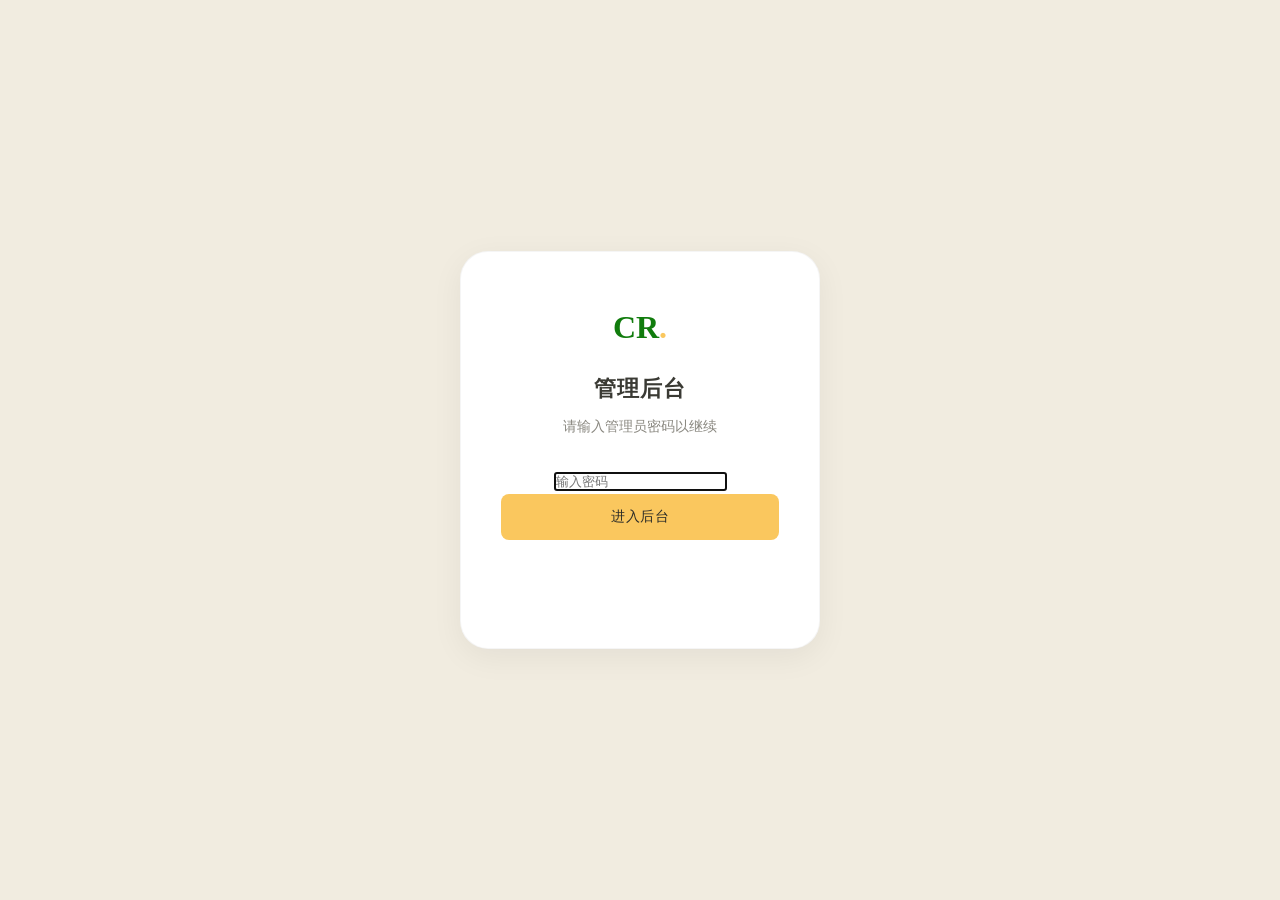
==== commit 5798dce0: "修复admin.html Google Fonts阻塞问题+缓存版本号" ====
--- a/admin.html
+++ b/admin.html
@@ -4,11 +4,8 @@
     <meta charset="UTF-8">
     <meta name="viewport" content="width=device-width, initial-scale=1.0">
     <title>作品管理后台 - Creator</title>
-    <link rel="stylesheet" href="styles.css">
-    <link rel="stylesheet" href="admin.css">
-    <link rel="preconnect" href="https://fonts.googleapis.com">
-    <link rel="preconnect" href="https://fonts.gstatic.com" crossorigin>
-    <link href="https://fonts.googleapis.com/css2?family=Noto+Sans+SC:wght@300;400;500;700&family=Playfair+Display:wght@400;600&display=swap" rel="stylesheet">
+    <link rel="stylesheet" href="styles.css?v=3">
+    <link rel="stylesheet" href="admin.css?v=3">
 </head>
 <body class="admin-body">
 
